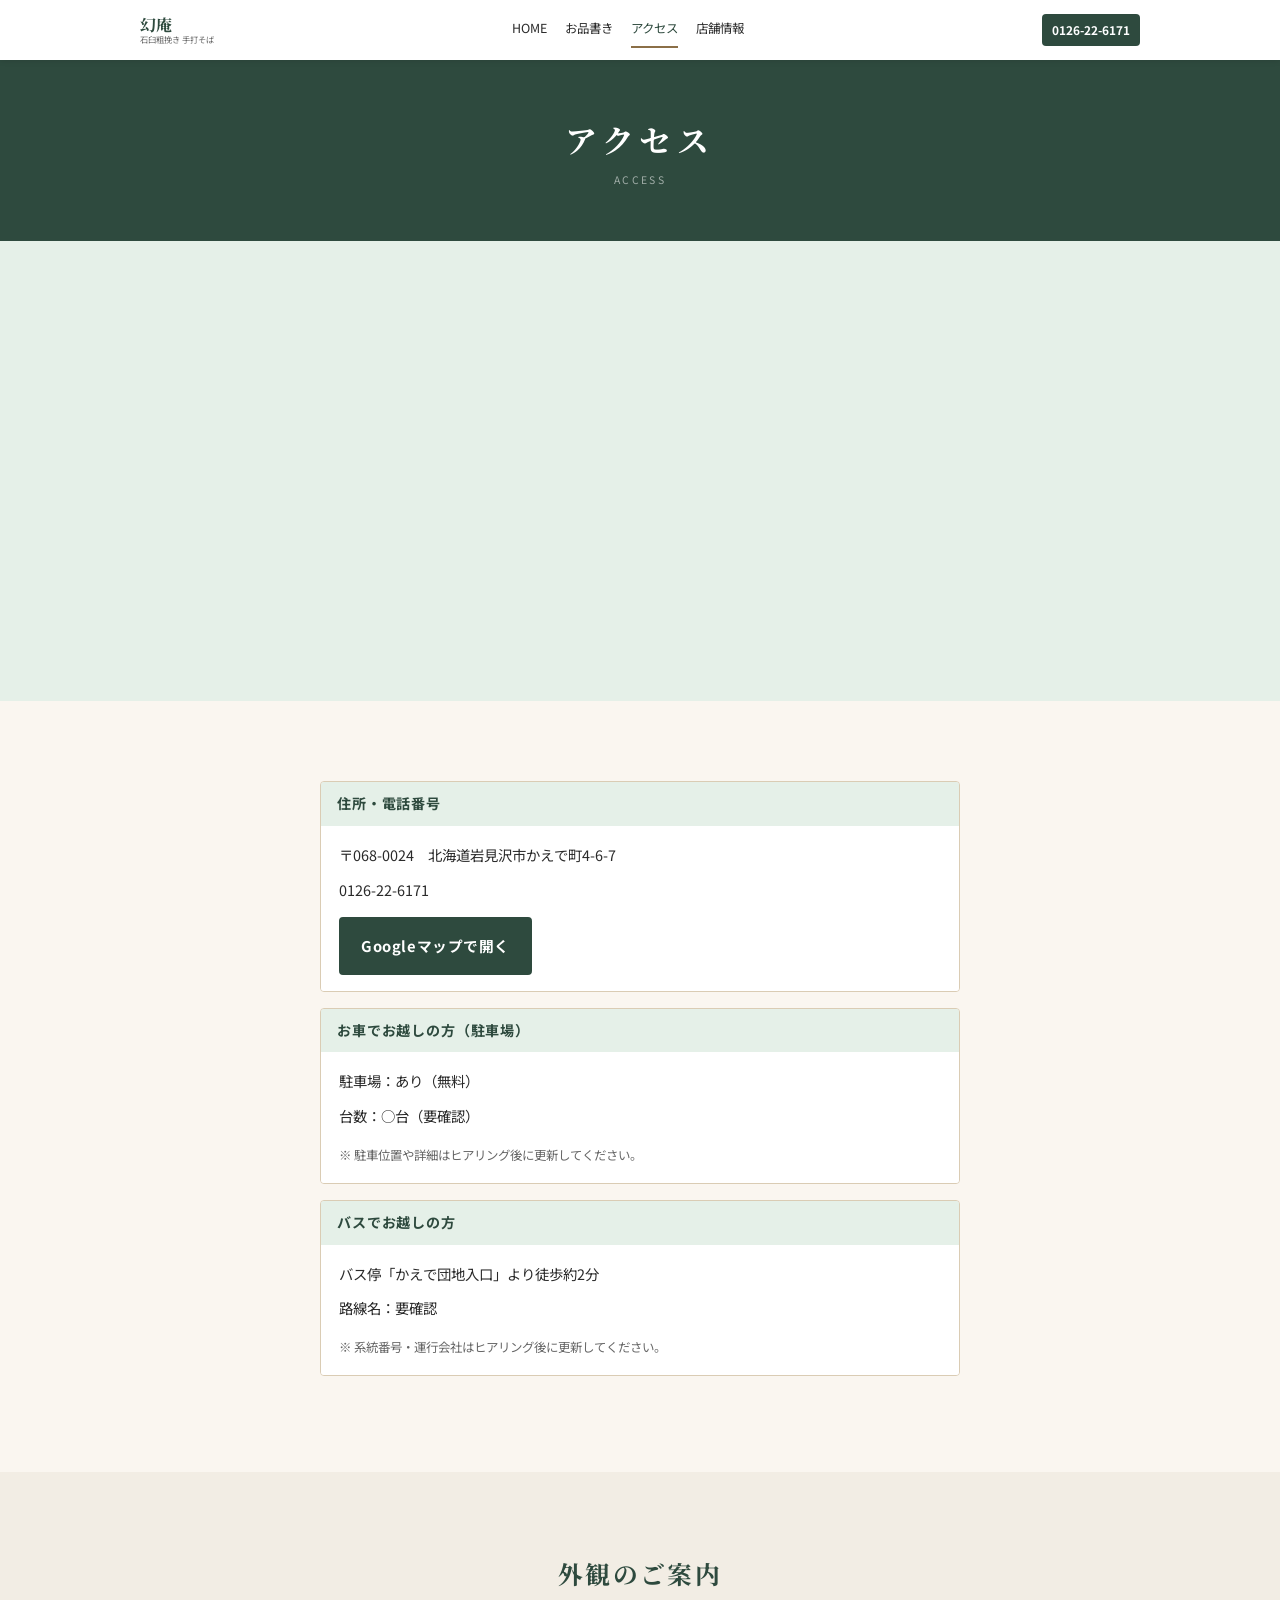
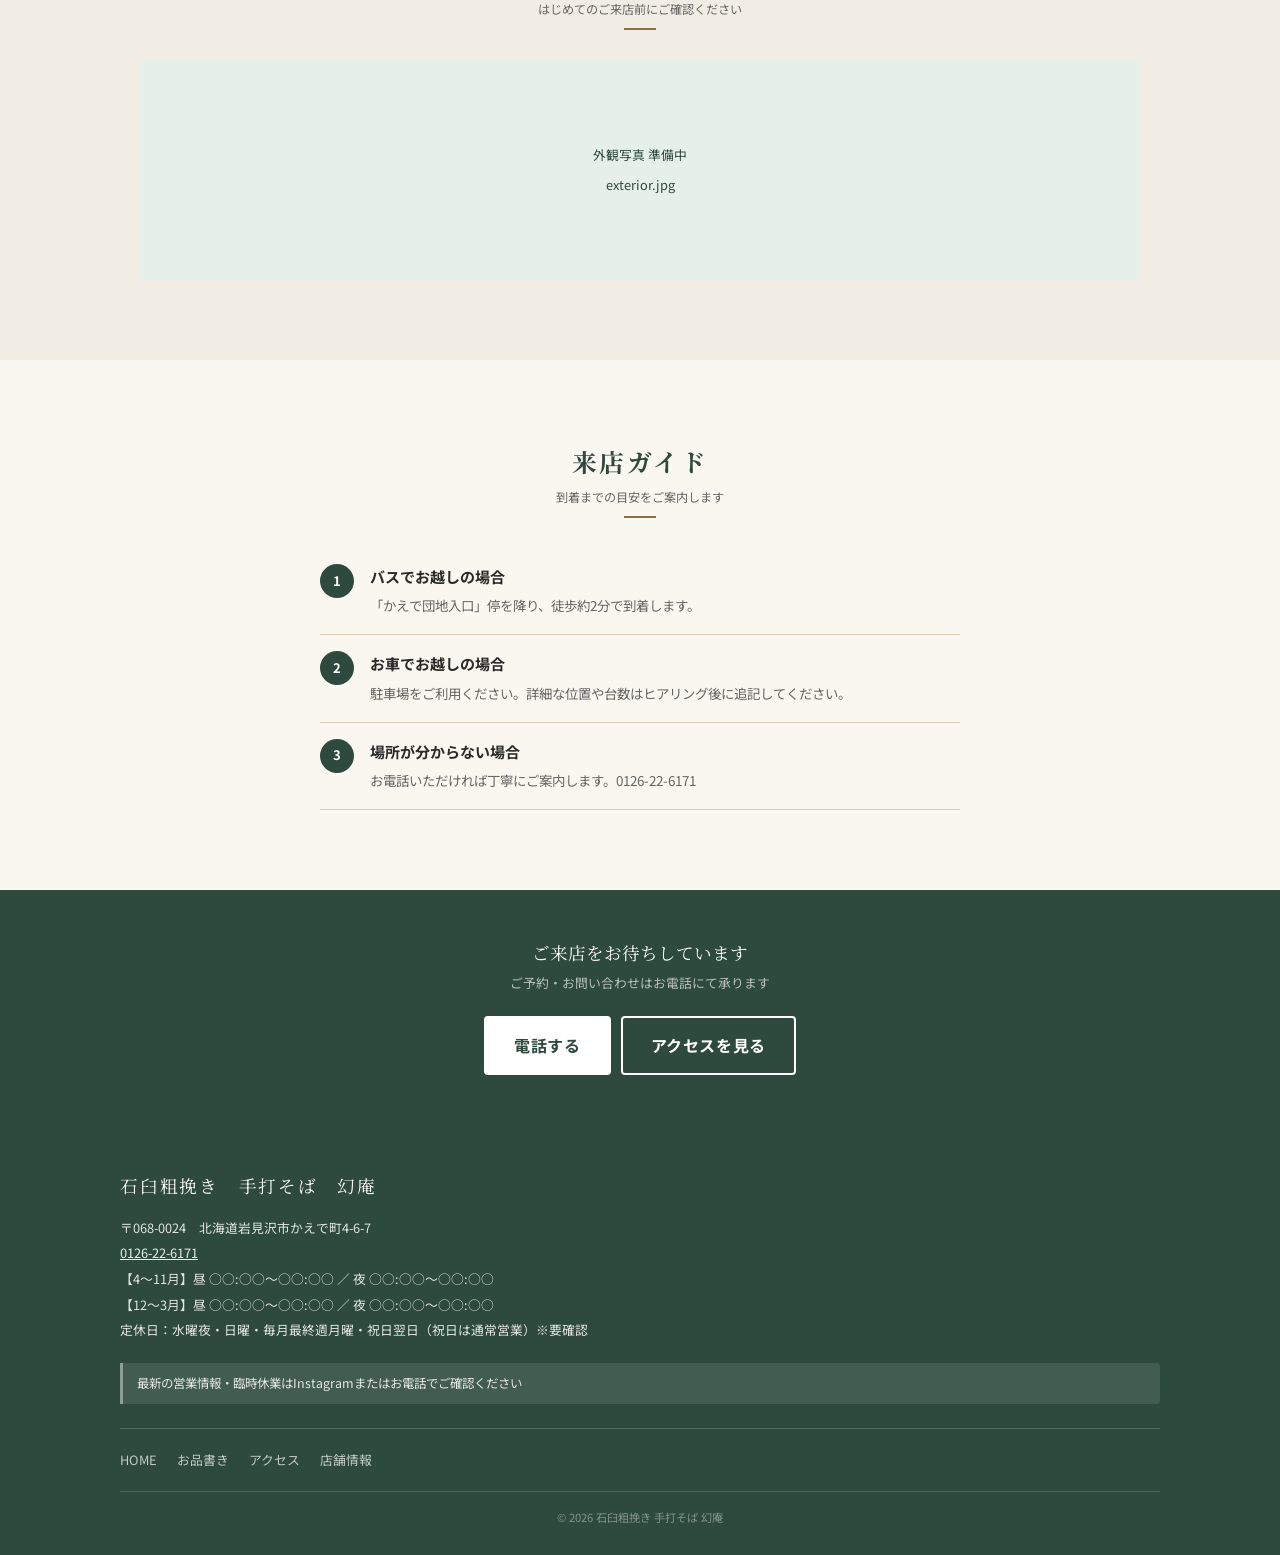
==== access.html @ 9ed7e92c "Add files via upload" ====
<!DOCTYPE html>
<html lang="ja">
<head>
  <meta charset="UTF-8">
  <meta name="viewport" content="width=device-width, initial-scale=1.0">
  <title>アクセス｜幻庵（岩見沢・石臼粗挽き手打そば）</title>
  <meta name="description" content="幻庵へのアクセス。住所：北海道岩見沢市かえで町4-6-7。バス停「かえで団地入口」徒歩約2分。駐車場あり。">
  <!-- OGP: TODO ドメイン確定後にURLを更新、OGP画像(1200x630)を用意 -->
  <meta property="og:title" content="アクセス｜幻庵">
  <meta property="og:description" content="幻庵へのアクセス。住所：北海道岩見沢市かえで町4-6-7。バス停「かえで団地入口」徒歩約2分。駐車場あり。">
  <meta property="og:type" content="website">
  <meta property="og:url" content="https://example.com/access.html">
  <meta property="og:image" content="https://example.com/images/ogp.jpg">
  <meta property="og:site_name" content="石臼粗挽き 手打そば 幻庵">
  <meta name="twitter:card" content="summary_large_image">
  <link rel="preconnect" href="https://fonts.googleapis.com">
  <link rel="preconnect" href="https://fonts.gstatic.com" crossorigin>
  <link href="https://fonts.googleapis.com/css2?family=Noto+Sans+JP:wght@400;700&family=Noto+Serif+JP:wght@400;700&display=swap" rel="stylesheet">
  <link rel="stylesheet" href="css/style.css">
</head>
<body>
  <header class="site-header">
    <div class="site-header__inner container">
      <a href="index.html" class="site-logo" aria-label="幻庵 ホーム">
        <span class="site-logo__title">幻庵</span>
        <small class="site-logo__sub">石臼粗挽き 手打そば</small>
      </a>
      <nav class="site-nav" aria-label="グローバルナビゲーション">
        <a href="index.html">HOME</a>
        <a href="menu.html">お品書き</a>
        <a href="access.html" class="is-active">アクセス</a>
        <a href="info.html">店舗情報</a>
      </nav>
      <div class="site-header__actions">
        <a href="tel:0126-22-6171" class="header-tel">0126-22-6171</a>
        <button type="button" class="hamburger" id="hamburgerBtn" aria-label="メニューを開閉" aria-expanded="false" aria-controls="mobileMenu">
          <span></span>
          <span></span>
          <span></span>
        </button>
      </div>
    </div>
    <nav class="mobile-menu" id="mobileMenu" aria-label="モバイルメニュー" aria-hidden="true">
      <div class="mobile-menu__inner container">
        <a href="index.html" class="mobile-menu__link">HOME</a>
        <a href="menu.html" class="mobile-menu__link">お品書き</a>
        <a href="access.html" class="mobile-menu__link is-active">アクセス</a>
        <a href="info.html" class="mobile-menu__link">店舗情報</a>
        <a href="tel:0126-22-6171" class="btn btn--primary btn--full">0126-22-6171</a>
      </div>
    </nav>
  </header>

  <main>
    <div class="page-hero">
      <h1 class="page-hero__title">アクセス</h1>
      <p class="page-hero__en">ACCESS</p>
    </div>

    <!-- Googleマップ案内エリア -->
    <div class="map-area">
      <iframe
        src="https://maps.google.com/maps?q=%E5%8C%97%E6%B5%B7%E9%81%93%E5%B2%A9%E8%A6%8B%E6%B2%A2%E5%B8%82%E3%81%8B%E3%81%88%E3%81%A7%E7%94%BA4-6-7&t=&z=16&ie=UTF8&iwloc=&output=embed"
        title="幻庵の所在地マップ"
        loading="lazy"
        referrerpolicy="no-referrer-when-downgrade"></iframe>
    </div>

    <!-- アクセス詳細ブロック -->
    <section class="section">
      <div class="container container--narrow">
        <div class="access-block">
          <div class="access-block__heading">住所・電話番号</div>
          <div class="access-block__body">
            <p>〒068-0024　北海道岩見沢市かえで町4-6-7</p>
            <p><a href="tel:0126-22-6171">0126-22-6171</a></p>
            <a href="https://maps.app.goo.gl/ch3YZuzkABbox61Y8" class="btn btn--primary" target="_blank" rel="noopener">Googleマップで開く</a>
          </div>
        </div>
        <div class="access-block">
          <div class="access-block__heading">お車でお越しの方（駐車場）</div>
          <div class="access-block__body">
            <p>駐車場：あり（無料）</p>
            <p>台数：○台（要確認）</p>
            <span class="note">※ 駐車位置や詳細はヒアリング後に更新してください。</span>
          </div>
        </div>
        <div class="access-block">
          <div class="access-block__heading">バスでお越しの方</div>
          <div class="access-block__body">
            <p>バス停「かえで団地入口」より徒歩約2分</p>
            <p>路線名：要確認</p>
            <span class="note">※ 系統番号・運行会社はヒアリング後に更新してください。</span>
          </div>
        </div>
      </div>
    </section>

    <!-- 外観写真エリア -->
    <section class="section section--alt">
      <div class="container">
        <h2 class="section-title">外観のご案内</h2>
        <p class="section-subtitle">はじめてのご来店前にご確認ください</p>
        <div class="section-divider"></div>
        <div class="photo-area">
          <span>外観写真 準備中</span>
          <span>exterior.jpg</span>
        </div>
      </div>
    </section>

    <!-- 来店ガイド -->
    <section class="section">
      <div class="container container--narrow">
        <h2 class="section-title">来店ガイド</h2>
        <p class="section-subtitle">到着までの目安をご案内します</p>
        <div class="section-divider"></div>
        <div class="guide-list">
          <div class="guide-item">
            <div class="guide-num">1</div>
            <div>
              <p class="guide-title">バスでお越しの場合</p>
              <p class="guide-text">「かえで団地入口」停を降り、徒歩約2分で到着します。</p>
            </div>
          </div>
          <div class="guide-item">
            <div class="guide-num">2</div>
            <div>
              <p class="guide-title">お車でお越しの場合</p>
              <p class="guide-text">駐車場をご利用ください。詳細な位置や台数はヒアリング後に追記してください。</p>
            </div>
          </div>
          <div class="guide-item">
            <div class="guide-num">3</div>
            <div>
              <p class="guide-title">場所が分からない場合</p>
              <p class="guide-text">お電話いただければ丁寧にご案内します。<a href="tel:0126-22-6171">0126-22-6171</a></p>
            </div>
          </div>
        </div>
      </div>
    </section>

    <div class="cta-bar">
      <div class="cta-bar__inner">
        <p class="cta-bar__title">ご来店をお待ちしています</p>
        <p class="cta-bar__sub">ご予約・お問い合わせはお電話にて承ります</p>
        <div class="cta-bar__btns">
          <a href="tel:0126-22-6171" class="btn btn--white btn--lg">電話する</a>
          <a href="access.html" class="btn btn--outline-white btn--lg">アクセスを見る</a>
        </div>
      </div>
    </div>
  </main>

  <footer class="site-footer">
    <div class="site-footer__inner">
      <p class="site-footer__name">石臼粗挽き　手打そば　幻庵</p>
      <div class="site-footer__info">
        <!-- TODO: 営業時間・定休日は確定後に差し替え -->
        <p>〒068-0024　北海道岩見沢市かえで町4-6-7</p>
        <p><a href="tel:0126-22-6171">0126-22-6171</a></p>
        <p>【4〜11月】昼 ○○:○○〜○○:○○ ／ 夜 ○○:○○〜○○:○○</p>
        <p>【12〜3月】昼 ○○:○○〜○○:○○ ／ 夜 ○○:○○〜○○:○○</p>
        <p>定休日：水曜夜・日曜・毎月最終週月曜・祝日翌日（祝日は通常営業）※要確認</p>
      </div>
      <div class="site-footer__notice">
        最新の営業情報・臨時休業はInstagramまたはお電話でご確認ください
      </div>
      <nav class="site-footer__nav" aria-label="フッターナビゲーション">
        <a href="index.html">HOME</a>
        <a href="menu.html">お品書き</a>
        <a href="access.html">アクセス</a>
        <a href="info.html">店舗情報</a>
      </nav>
      <p class="site-footer__copy">&copy; 2026 石臼粗挽き 手打そば 幻庵</p>
    </div>
  </footer>

  <script src="js/script.js"></script>
</body>
</html>
---- css/style.css ----
:root {
  --c-primary: #2E4A3E;
  --c-primary-dark: #1E3228;
  --c-primary-deep: #1A3328;
  --c-primary-soft: #3A5A4A;
  --c-secondary: #8B6F47;
  --c-accent: #C4965A;
  --c-bg: #FAF6F0;
  --c-bg-alt: #F2EDE4;
  --c-white: #FFFFFF;
  --c-text: #2A2A2A;
  --c-text-sub: #666666;
  --c-border: #DACCB4;
  --c-green-light: #E5F0E8;
  --c-warn-bg: #FFF8E8;
  --font-sans: 'Noto Sans JP', 'Hiragino Kaku Gothic ProN', sans-serif;
  --font-serif: 'Noto Serif JP', 'Hiragino Mincho ProN', serif;
  --max-width: 1040px;
  --radius: 4px;
  --transition: 0.25s ease;
  --shadow-header: 0 1px 6px rgba(0, 0, 0, 0.10);
  --shadow-card-sm: 0 1px 6px rgba(0, 0, 0, 0.06);
  --shadow-card-md: 0 1px 8px rgba(0, 0, 0, 0.08);
  --overlay-hero-top: rgba(0, 0, 0, 0.25);
  --overlay-hero-bottom: rgba(0, 0, 0, 0.45);
  --overlay-white-15: rgba(255, 255, 255, 0.15);
  --overlay-white-10: rgba(255, 255, 255, 0.10);
  --overlay-white-14: rgba(255, 255, 255, 0.14);
  --overlay-white-18: rgba(255, 255, 255, 0.18);
  --overlay-white-40: rgba(255, 255, 255, 0.40);
  --text-white-90: rgba(255, 255, 255, 0.90);
  --text-white-85: rgba(255, 255, 255, 0.85);
  --text-white-70: rgba(255, 255, 255, 0.70);
  --text-white-65: rgba(255, 255, 255, 0.65);
  --text-white-55: rgba(255, 255, 255, 0.55);
  --text-white-40: rgba(255, 255, 255, 0.40);
}

/* 基本設定 */
*,
*::before,
*::after {
  box-sizing: border-box;
}

html {
  scroll-behavior: smooth;
}

body {
  margin: 0;
  font-family: var(--font-sans);
  color: var(--c-text);
  background: var(--c-bg);
  line-height: 1.7;
}

a {
  color: inherit;
  text-decoration: none;
}

img {
  max-width: 100%;
  display: block;
}

button,
input,
textarea,
select {
  font: inherit;
}

main {
  display: block;
}

.container {
  max-width: var(--max-width);
  margin-inline: auto;
  padding-inline: 20px;
}

.container--narrow {
  max-width: 680px;
}

.section {
  padding: 60px 0;
}

.section--alt {
  background: var(--c-bg-alt);
}

.visually-hidden {
  position: absolute;
  width: 1px;
  height: 1px;
  padding: 0;
  margin: -1px;
  overflow: hidden;
  clip: rect(0, 0, 0, 0);
  white-space: nowrap;
  border-width: 0;
}

/* 共通見出し */
.section-title {
  font-family: var(--font-serif);
  font-size: clamp(1.2rem, 4vw, 1.55rem);
  color: var(--c-primary);
  text-align: center;
  letter-spacing: 0.10em;
  margin: 0 0 5px;
}

.section-subtitle {
  font-size: 0.76rem;
  color: var(--c-text-sub);
  text-align: center;
  margin: 0 0 8px;
}

.section-divider {
  width: 32px;
  height: 2px;
  background: var(--c-secondary);
  margin: 8px auto 30px;
}

.section-action {
  margin-top: 28px;
  text-align: center;
}

/* 共通ボタン */
.btn {
  display: inline-flex;
  align-items: center;
  justify-content: center;
  gap: 6px;
  padding: 13px 20px;
  min-height: 50px;
  font-family: var(--font-sans);
  font-size: 0.92rem;
  font-weight: 700;
  letter-spacing: 0.04em;
  border: 2px solid transparent;
  border-radius: var(--radius);
  cursor: pointer;
  text-decoration: none;
  transition: background-color var(--transition), color var(--transition), border-color var(--transition);
  white-space: nowrap;
}

.btn--lg {
  padding: 14px 28px;
  font-size: 1rem;
}

.btn--full {
  width: 100%;
}

.btn--primary {
  background: var(--c-primary);
  color: var(--c-white);
  border-color: var(--c-primary);
}

.btn--primary:hover,
.btn--primary:focus-visible {
  background: var(--c-primary-dark);
}

.btn--secondary {
  background: var(--c-secondary);
  color: var(--c-white);
  border-color: var(--c-secondary);
}

.btn--outline {
  background: transparent;
  color: var(--c-primary);
  border-color: var(--c-primary);
}

.btn--outline:hover,
.btn--outline:focus-visible {
  background: var(--c-primary);
  color: var(--c-white);
}

.btn--outline-white {
  background: transparent;
  color: var(--c-white);
  border-color: var(--c-white);
}

.btn--outline-white:hover,
.btn--outline-white:focus-visible {
  background: var(--overlay-white-15);
}

.btn--white {
  background: var(--c-white);
  color: var(--c-primary);
  border-color: var(--c-white);
}

/* 共通ヘッダー */
.site-header {
  position: sticky;
  top: 0;
  z-index: 100;
  background: var(--c-white);
  box-shadow: var(--shadow-header);
}

.site-header__inner {
  display: flex;
  align-items: center;
  gap: 12px;
  min-height: 60px;
}

.site-logo {
  display: flex;
  flex-direction: column;
  flex-shrink: 0;
  white-space: nowrap;
}

.site-logo__title {
  font-family: var(--font-serif);
  font-size: 1rem;
  font-weight: 700;
  color: var(--c-primary);
  line-height: 1.2;
}

.site-logo__sub {
  font-size: 0.52rem;
  color: var(--c-text-sub);
  line-height: 1.2;
}

.site-nav {
  display: flex;
  gap: 12px;
  flex: 1;
  justify-content: center;
  min-width: 0;
}

.site-nav a,
.mobile-menu__link {
  font-size: 0.78rem;
  color: var(--c-text);
  white-space: nowrap;
  padding: 6px 0;
  border-bottom: 2px solid transparent;
  transition: color var(--transition), border-color var(--transition);
}

.site-nav a:hover,
.site-nav a:focus-visible,
.site-nav a.is-active,
.mobile-menu__link:hover,
.mobile-menu__link:focus-visible,
.mobile-menu__link.is-active {
  color: var(--c-primary);
  border-bottom-color: var(--c-secondary);
}

.site-header__actions {
  display: flex;
  align-items: center;
  gap: 8px;
  flex-shrink: 0;
}

.header-tel {
  background: var(--c-primary);
  color: var(--c-white);
  font-size: 0.74rem;
  font-weight: 700;
  padding: 6px 10px;
  border-radius: var(--radius);
  white-space: nowrap;
}

.hamburger {
  display: inline-flex;
  flex-direction: column;
  justify-content: center;
  gap: 4px;
  width: 42px;
  height: 42px;
  border: 1px solid var(--c-border);
  border-radius: var(--radius);
  background: var(--c-white);
  padding: 0 10px;
}

.hamburger span {
  display: block;
  width: 100%;
  height: 2px;
  background: var(--c-primary);
  transition: transform var(--transition), opacity var(--transition);
}

.hamburger.is-open span:nth-child(1) {
  transform: translateY(6px) rotate(45deg);
}

.hamburger.is-open span:nth-child(2) {
  opacity: 0;
}

.hamburger.is-open span:nth-child(3) {
  transform: translateY(-6px) rotate(-45deg);
}

.mobile-menu {
  display: none;
  border-top: 1px solid var(--c-border);
  background: var(--c-white);
}

.mobile-menu.is-open {
  display: block;
}

.mobile-menu__inner {
  display: flex;
  flex-direction: column;
  gap: 0;
  padding-top: 8px;
  padding-bottom: 16px;
}

.mobile-menu__link {
  display: block;
  padding: 14px 0;
  border-bottom: 1px solid var(--c-border);
}

/* トップページヒーロー */
.hero {
  min-height: 62vh;
  display: flex;
  align-items: center;
  justify-content: center;
  text-align: center;
  padding: 64px 24px;
  position: relative;
  overflow: hidden;
  background: linear-gradient(135deg, var(--c-primary-deep) 0%, var(--c-primary) 50%, var(--c-primary-soft) 100%);
  /*
   * TODO: hero.jpg 準備後にコメント解除し、上記backgroundを削除
   * background-image: url('../images/hero.jpg');
   * background-size: cover;
   * background-position: center;
   */
}

.hero::after {
  content: '';
  position: absolute;
  inset: 0;
  pointer-events: none;
  opacity: 0.06;
  background-image: repeating-linear-gradient(45deg, var(--c-white) 0, var(--c-white) 1px, transparent 0, transparent 50%);
  background-size: 12px 12px;
}

.hero::before {
  content: '';
  position: absolute;
  inset: 0;
  background: linear-gradient(180deg, var(--overlay-hero-top) 0%, var(--overlay-hero-bottom) 100%);
}

.hero__content {
  position: relative;
  z-index: 1;
  color: var(--c-white);
  max-width: 480px;
}

.hero__eyebrow {
  font-size: 0.70rem;
  letter-spacing: 0.22em;
  opacity: 0.72;
  margin: 0 0 10px;
}

.hero__title {
  font-family: var(--font-serif);
  font-size: clamp(1.9rem, 7vw, 3rem);
  letter-spacing: 0.18em;
  line-height: 1.3;
  margin: 0 0 14px;
}

.hero__lead {
  font-size: 0.82rem;
  letter-spacing: 0.07em;
  opacity: 0.82;
  line-height: 1.9;
  margin: 0 0 32px;
}

.cta-group {
  display: flex;
  flex-direction: column;
  gap: 10px;
  max-width: 280px;
  margin-inline: auto;
}

/* 営業時間バー */
.hours-bar {
  background: var(--c-white);
  border-bottom: 1px solid var(--c-border);
  padding: 22px 0;
}

.hours-bar__label {
  font-size: 0.72rem;
  font-weight: 700;
  color: var(--c-text-sub);
  letter-spacing: 0.12em;
  margin: 0 0 14px;
}

.hours-bar__grid {
  display: grid;
  gap: 10px;
  margin-bottom: 14px;
}

.hours-chip {
  display: flex;
  gap: 10px;
  align-items: center;
  flex-wrap: wrap;
}

.hours-chip__tag {
  background: var(--c-green-light);
  color: var(--c-primary);
  font-size: 0.65rem;
  font-weight: 700;
  padding: 4px 8px;
  border-radius: 999px;
}

.hours-chip__time {
  font-size: 0.82rem;
  font-weight: 700;
  color: var(--c-text-sub);
}

.hours-bar__holiday {
  font-size: 0.78rem;
  color: var(--c-text-sub);
  margin: 0 0 18px;
}

.hours-bar__holiday strong {
  color: var(--c-text);
}

/* 最新情報案内バナー */
.info-banner {
  background: var(--c-warn-bg);
  border-left: 4px solid var(--c-secondary);
  padding: 14px 16px;
  border-radius: 0 var(--radius) var(--radius) 0;
}

.info-banner p {
  font-size: 0.82rem;
  line-height: 1.7;
  margin: 0 0 10px;
}

.info-banner p strong {
  color: var(--c-primary);
}

.info-banner__btns {
  display: flex;
  flex-wrap: wrap;
  gap: 7px;
}

.info-banner__btn {
  display: inline-flex;
  align-items: center;
  gap: 4px;
  font-size: 0.75rem;
  font-weight: 700;
  padding: 6px 12px;
  border-radius: var(--radius);
  border: 1.5px solid;
}

.info-banner__btn--ig {
  color: var(--c-primary);
  border-color: var(--c-primary);
}

.info-banner__btn--tel {
  color: var(--c-secondary);
  border-color: var(--c-secondary);
}

/* こだわりカード */
.kodawari-grid {
  display: grid;
  grid-template-columns: 1fr;
  gap: 16px;
}

.kodawari-card {
  background: var(--c-white);
  border-top: 3px solid var(--c-secondary);
  border-radius: var(--radius);
  padding: 24px 20px;
  box-shadow: var(--shadow-card-sm);
}

.kodawari-card__icon {
  font-size: 1.4rem;
  color: var(--c-secondary);
  margin-bottom: 8px;
}

.kodawari-card__title {
  font-family: var(--font-serif);
  font-size: 1rem;
  color: var(--c-primary);
  margin: 0 0 6px;
}

.kodawari-card__text {
  font-size: 0.82rem;
  color: var(--c-text-sub);
  line-height: 1.85;
  margin: 0;
}

/* おすすめメニューカード */
.recommend-grid {
  display: grid;
  grid-template-columns: 1fr;
  gap: 16px;
}

.recommend-card {
  background: var(--c-white);
  border-radius: var(--radius);
  overflow: hidden;
  box-shadow: var(--shadow-card-md);
}

.recommend-card__photo {
  width: 100%;
  height: 170px;
  background: var(--c-green-light);
  display: flex;
  flex-direction: column;
  align-items: center;
  justify-content: center;
  gap: 5px;
  color: var(--c-primary);
  font-size: 0.72rem;
  /*
   * TODO: 写真準備後にコメント解除
   * background-image: url('../images/recommend-1.jpg');
   * background-size: cover;
   * background-position: center;
   */
}

.recommend-card__body {
  padding: 14px 18px 18px;
}

.recommend-card__name {
  font-family: var(--font-serif);
  font-size: 0.98rem;
  color: var(--c-text);
  margin: 0 0 3px;
}

.recommend-card__price {
  font-size: 0.98rem;
  font-weight: 700;
  color: var(--c-primary);
  margin: 0 0 4px;
}

.recommend-card__price .unit {
  font-size: 0.68rem;
  font-weight: 400;
  color: var(--c-text-sub);
}

.recommend-card__desc {
  font-size: 0.78rem;
  color: var(--c-text-sub);
  line-height: 1.8;
  margin: 0;
}

/* アクセス概要 */
.access-mini {
  display: grid;
  gap: 18px;
}

.access-mini__map {
  width: 100%;
  height: 220px;
  background: var(--c-green-light);
  border-radius: var(--radius);
  overflow: hidden;
  border: 1px solid var(--c-border);
}

.access-mini__map iframe {
  width: 100%;
  height: 100%;
  border: 0;
  display: block;
}

.access-mini__body {
  display: grid;
  gap: 12px;
}

.access-mini__row {
  display: flex;
  gap: 8px;
  align-items: flex-start;
}

.access-mini__row p {
  margin: 0;
  font-size: 0.86rem;
  color: var(--c-text-sub);
}

.access-mini__actions {
  margin-top: 8px;
}

.access-label {
  display: inline-block;
  font-size: 0.65rem;
  font-weight: 700;
  color: var(--c-primary);
  background: var(--c-green-light);
  padding: 2px 7px;
  border-radius: 2px;
  white-space: nowrap;
  flex-shrink: 0;
}

/* SNS案内ボックス */
.sns-box {
  background: var(--c-bg-alt);
  border-radius: var(--radius);
  padding: 32px 24px;
  text-align: center;
}

.sns-box__title {
  font-family: var(--font-serif);
  font-size: 1rem;
  color: var(--c-primary);
  margin: 0 0 8px;
  letter-spacing: 0.06em;
}

.sns-box__text {
  font-size: 0.84rem;
  color: var(--c-text-sub);
  line-height: 1.85;
  margin: 0 0 20px;
}

.instagram-card {
  background: var(--c-white);
  border: 1px solid var(--c-border);
  border-radius: var(--radius);
  padding: 22px 18px;
  max-width: 520px;
  margin: 0 auto;
  box-shadow: var(--shadow-card-sm);
}

.instagram-card__eyebrow {
  margin: 0 0 6px;
  font-size: 0.72rem;
  letter-spacing: 0.12em;
  color: var(--c-text-sub);
  text-transform: uppercase;
}

.instagram-card__name {
  margin: 0 0 10px;
  font-family: var(--font-serif);
  font-size: 1.08rem;
  color: var(--c-primary);
}

.instagram-card__text {
  margin: 0 0 18px;
  font-size: 0.82rem;
  color: var(--c-text-sub);
  line-height: 1.85;
}

/* CTAバー */
.cta-bar {
  background: var(--c-primary);
  padding: 48px 20px;
  text-align: center;
}

.cta-bar__inner {
  max-width: var(--max-width);
  margin-inline: auto;
}

.cta-bar__title {
  font-family: var(--font-serif);
  font-size: 1.1rem;
  color: var(--c-white);
  margin: 0 0 4px;
}

.cta-bar__sub {
  font-size: 0.80rem;
  color: var(--text-white-65);
  margin: 0 0 22px;
}

.cta-bar__btns {
  display: flex;
  flex-direction: column;
  gap: 10px;
  max-width: 340px;
  margin-inline: auto;
}

/* 共通フッター */
.site-footer {
  background: var(--c-primary);
  color: var(--text-white-85);
  padding: 48px 20px 28px;
}

.site-footer__inner {
  max-width: var(--max-width);
  margin-inline: auto;
}

.site-footer__name {
  font-family: var(--font-serif);
  font-size: 1.1rem;
  color: var(--c-white);
  letter-spacing: 0.10em;
  margin: 0 0 14px;
}

.site-footer__info {
  font-size: 0.80rem;
  line-height: 2;
  margin-bottom: 20px;
}

.site-footer__info p {
  margin: 0;
}

.site-footer__info a {
  color: var(--text-white-90);
  text-decoration: underline;
}

.site-footer__notice {
  font-size: 0.78rem;
  background: var(--overlay-white-10);
  border-left: 3px solid var(--overlay-white-40);
  padding: 10px 14px;
  margin-bottom: 24px;
  line-height: 1.7;
  border-radius: 0 var(--radius) var(--radius) 0;
}

.site-footer__nav {
  display: flex;
  flex-wrap: wrap;
  gap: 10px 20px;
  padding-top: 20px;
  border-top: 1px solid var(--overlay-white-18);
  margin-bottom: 20px;
}

.site-footer__nav a {
  font-size: 0.80rem;
  color: var(--text-white-70);
}

.site-footer__nav a:hover,
.site-footer__nav a:focus-visible {
  color: var(--c-white);
}

.site-footer__copy {
  font-size: 0.70rem;
  color: var(--text-white-40);
  text-align: center;
  padding-top: 16px;
  border-top: 1px solid var(--overlay-white-14);
  margin: 0;
}

/* 内部ページヒーロー */
.page-hero {
  background: var(--c-primary);
  padding: 52px 20px;
  text-align: center;
}

.page-hero__title {
  font-family: var(--font-serif);
  font-size: clamp(1.5rem, 5vw, 2rem);
  color: var(--c-white);
  letter-spacing: 0.18em;
  margin: 0 0 5px;
}

.page-hero__en {
  font-size: 0.65rem;
  color: var(--text-white-55);
  letter-spacing: 0.22em;
  margin: 0;
}

/* お品書き */
.menu-category + .menu-category {
  margin-top: 44px;
}

.menu-category__header {
  display: flex;
  align-items: center;
  gap: 14px;
  margin-bottom: 18px;
}

.menu-category__title {
  font-family: var(--font-serif);
  font-size: 1.1rem;
  color: var(--c-primary);
  letter-spacing: 0.10em;
  white-space: nowrap;
  margin: 0;
}

.menu-category__rule {
  flex: 1;
  height: 1px;
  background: var(--c-border);
}

.menu-list {
  list-style: none;
  padding: 0;
  margin: 0;
  border-top: 1px solid var(--c-border);
}

.menu-item {
  display: flex;
  justify-content: space-between;
  align-items: flex-start;
  padding: 13px 6px;
  border-bottom: 1px solid var(--c-border);
  gap: 16px;
}

.menu-item__name {
  font-size: 0.94rem;
  color: var(--c-text);
  letter-spacing: 0.03em;
  line-height: 1.5;
}

.menu-item__name-sub {
  display: block;
  font-size: 0.74rem;
  color: var(--c-text-sub);
  margin-top: 3px;
}

.menu-item__price {
  font-size: 0.96rem;
  font-weight: 700;
  color: var(--c-primary);
  white-space: nowrap;
  flex-shrink: 0;
}

.menu-item__price .unit {
  font-size: 0.66rem;
  font-weight: 400;
  color: var(--c-text-sub);
}

.menu-limited {
  background: var(--c-white);
  border: 1.5px dashed var(--c-border);
  border-radius: var(--radius);
  padding: 22px;
  text-align: center;
}

.menu-limited__label {
  font-family: var(--font-serif);
  font-size: 0.98rem;
  color: var(--c-primary);
  display: block;
  margin-bottom: 5px;
}

.menu-limited__text {
  font-size: 0.82rem;
  color: var(--c-text-sub);
  line-height: 1.85;
  margin: 0;
}

.note-box {
  margin-top: 40px;
  background: var(--c-bg-alt);
  border-radius: var(--radius);
  padding: 22px 20px;
}

.note-box p {
  margin: 0;
  font-size: 0.82rem;
  line-height: 1.9;
  color: var(--c-text-sub);
}

/* アクセスページ */
.map-area {
  width: 100%;
  height: 300px;
  background: var(--c-green-light);
  overflow: hidden;
}

.map-area iframe {
  width: 100%;
  height: 100%;
  border: none;
  display: block;
}

.access-block {
  border-radius: var(--radius);
  border: 1px solid var(--c-border);
  overflow: hidden;
  margin-bottom: 16px;
}

.access-block__heading {
  display: flex;
  align-items: center;
  gap: 8px;
  background: var(--c-green-light);
  color: var(--c-primary);
  font-weight: 700;
  font-size: 0.88rem;
  padding: 10px 16px;
  letter-spacing: 0.06em;
}

.access-block__body {
  padding: 16px 18px;
  font-size: 0.90rem;
  line-height: 1.85;
  background: var(--c-white);
}

.access-block__body p {
  margin: 0 0 8px;
}

.access-block__body p:last-of-type {
  margin-bottom: 14px;
}

.access-block__body .note {
  font-size: 0.78rem;
  color: var(--c-text-sub);
  margin-top: 4px;
  display: block;
}

.photo-area {
  width: 100%;
  height: 220px;
  background: var(--c-green-light);
  border-radius: var(--radius);
  display: flex;
  flex-direction: column;
  align-items: center;
  justify-content: center;
  gap: 8px;
  color: var(--c-primary);
  font-size: 0.80rem;
  /*
   * TODO: 外観写真準備後に差し替え
   * background-image: url('../images/exterior.jpg');
   * background-size: cover;
   * background-position: center;
   */
}

.guide-item {
  display: flex;
  gap: 16px;
  padding: 16px 0;
  border-bottom: 1px solid var(--c-border);
}

.guide-num {
  flex-shrink: 0;
  width: 34px;
  height: 34px;
  background: var(--c-primary);
  color: var(--c-white);
  border-radius: 50%;
  display: flex;
  align-items: center;
  justify-content: center;
  font-size: 0.82rem;
  font-weight: 700;
}

.guide-title {
  font-weight: 700;
  font-size: 0.94rem;
  margin: 0 0 4px;
}

.guide-text {
  font-size: 0.84rem;
  color: var(--c-text-sub);
  line-height: 1.85;
  margin: 0;
}

/* 店舗情報ページ */
.hours-table {
  width: 100%;
  border-collapse: collapse;
  margin-bottom: 8px;
}

.hours-table th,
.hours-table td {
  padding: 12px 14px;
  border: 1px solid var(--c-border);
  font-size: 0.90rem;
  vertical-align: top;
  line-height: 1.75;
}

.hours-table th {
  background: var(--c-green-light);
  color: var(--c-primary);
  font-weight: 700;
  width: 36%;
  text-align: left;
}

.hours-table td {
  background: var(--c-white);
}

.hours-table .note {
  display: block;
  font-size: 0.76rem;
  color: var(--c-text-sub);
  margin-top: 4px;
}

.usage-list {
  border-top: 1px solid var(--c-border);
}

.usage-item {
  display: flex;
  align-items: flex-start;
  gap: 14px;
  padding: 14px 6px;
  border-bottom: 1px solid var(--c-border);
}

.usage-item__icon {
  color: var(--c-primary);
  font-size: 1rem;
  flex-shrink: 0;
  margin-top: 1px;
}

.usage-item__label {
  font-size: 0.76rem;
  font-weight: 700;
  color: var(--c-primary);
  margin: 0 0 3px;
}

.usage-item__value {
  font-size: 0.90rem;
  color: var(--c-text);
  line-height: 1.75;
  margin: 0;
}

.usage-item__note {
  font-size: 0.76rem;
  color: var(--c-text-sub);
  margin: 4px 0 0;
  line-height: 1.65;
}

/* レスポンシブ調整 */
@media (min-width: 640px) {
  .section {
    padding: 80px 0;
  }

  .cta-group {
    flex-direction: row;
    max-width: 100%;
    justify-content: center;
    flex-wrap: wrap;
  }

  .hours-bar__grid {
    grid-template-columns: repeat(2, minmax(0, 1fr));
  }

  .kodawari-grid {
    grid-template-columns: repeat(3, 1fr);
  }

  .recommend-grid {
    grid-template-columns: repeat(2, 1fr);
  }

  .access-mini {
    grid-template-columns: 1fr 1fr;
    align-items: center;
  }

  .cta-bar__btns {
    flex-direction: row;
    justify-content: center;
    max-width: 100%;
  }

  .map-area {
    height: 380px;
  }
}

@media (min-width: 1024px) {
  .site-nav {
    gap: 18px;
  }

  .hamburger {
    display: none;
  }

  .recommend-grid {
    grid-template-columns: repeat(3, 1fr);
  }

  .map-area {
    height: 460px;
  }
}
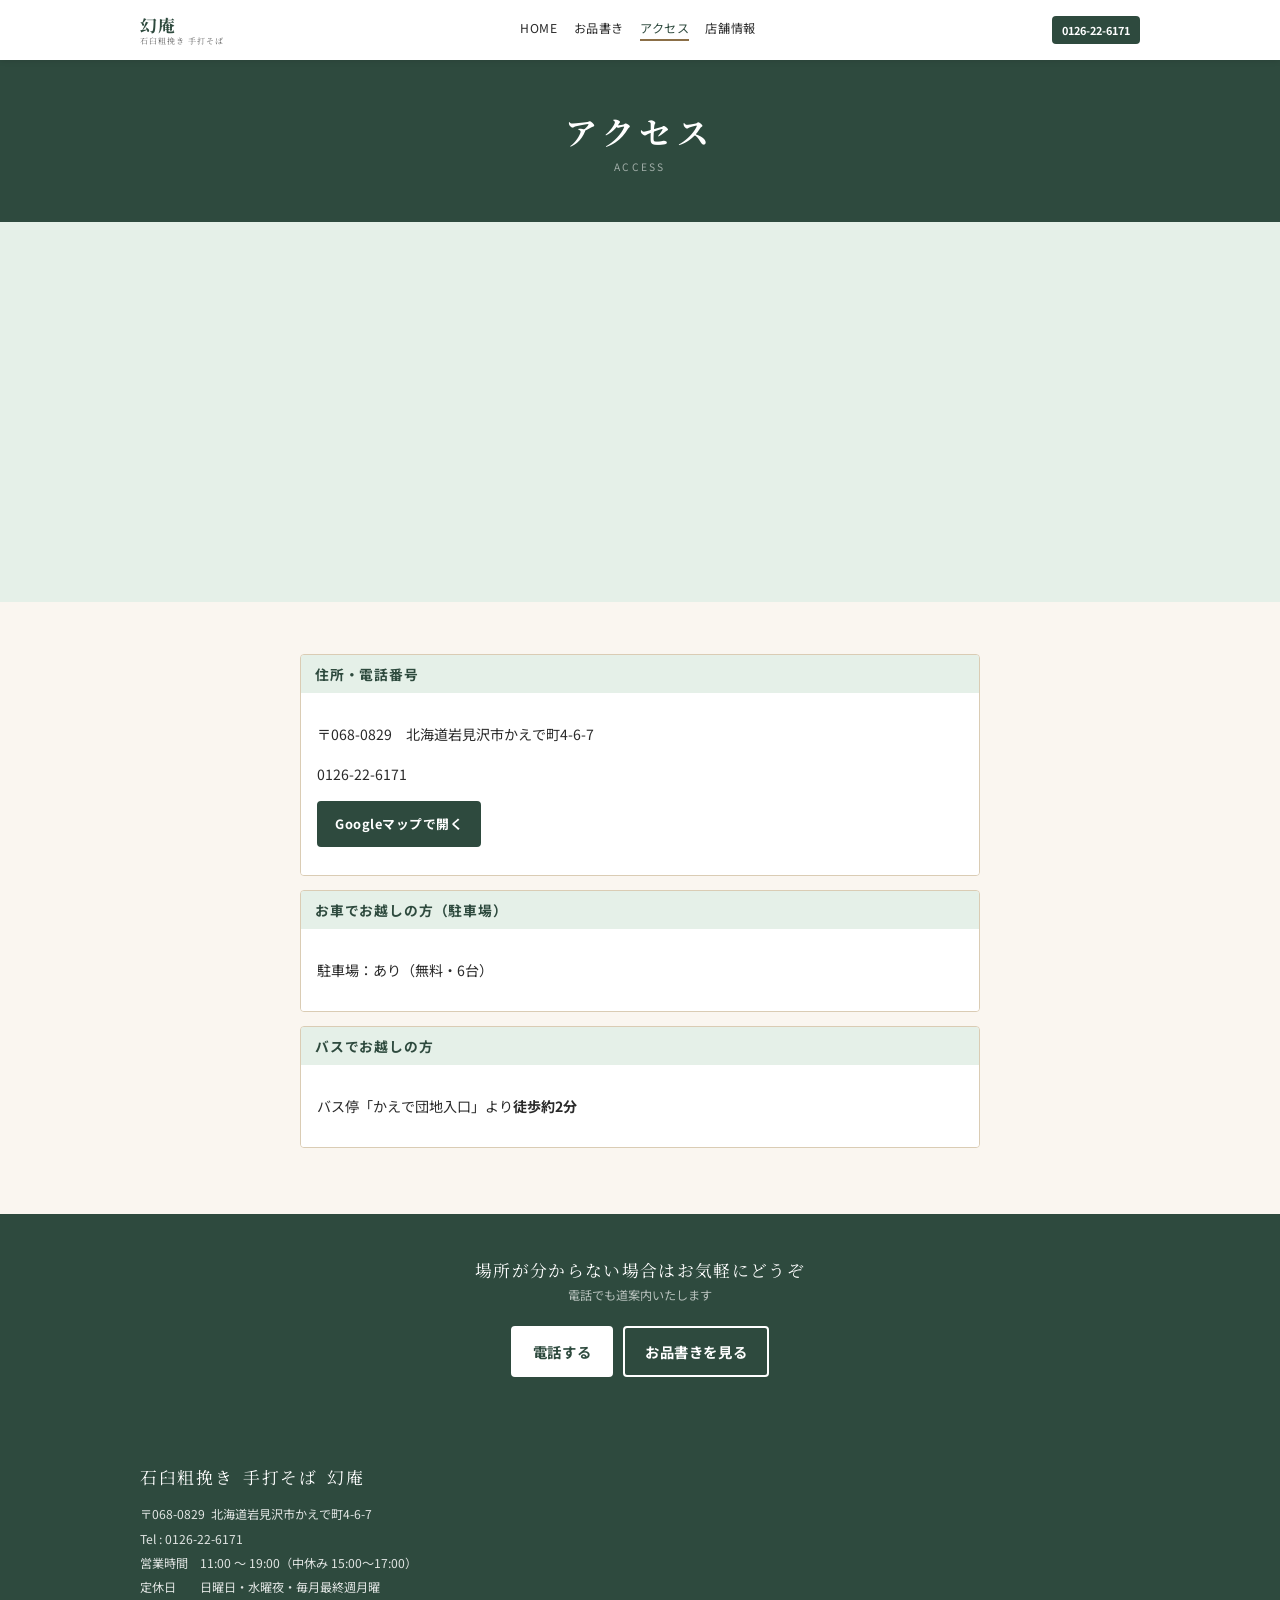
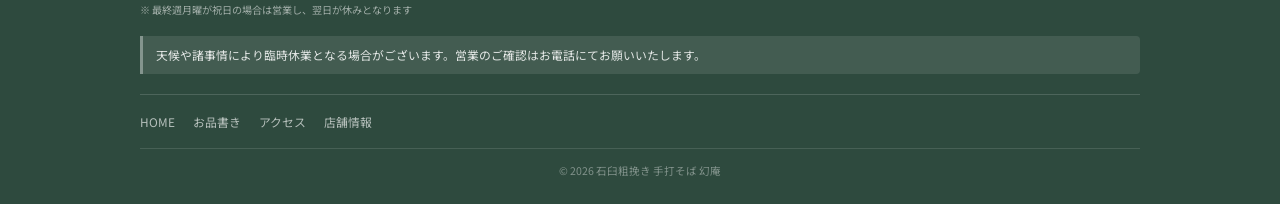
==== commit 648c372d: "Add files via upload" ====
--- a/access.html
+++ b/access.html
@@ -3,36 +3,25 @@
 <head>
   <meta charset="UTF-8">
   <meta name="viewport" content="width=device-width, initial-scale=1.0">
-  <title>アクセス｜幻庵（岩見沢・石臼粗挽き手打そば）</title>
-  <meta name="description" content="幻庵へのアクセス。住所：北海道岩見沢市かえで町4-6-7。バス停「かえで団地入口」徒歩約2分。駐車場あり。">
-  <!-- OGP: TODO ドメイン確定後にURLを更新、OGP画像(1200x630)を用意 -->
-  <meta property="og:title" content="アクセス｜幻庵">
-  <meta property="og:description" content="幻庵へのアクセス。住所：北海道岩見沢市かえで町4-6-7。バス停「かえで団地入口」徒歩約2分。駐車場あり。">
-  <meta property="og:type" content="website">
-  <meta property="og:url" content="https://example.com/access.html">
-  <meta property="og:image" content="https://example.com/images/ogp.jpg">
-  <meta property="og:site_name" content="石臼粗挽き 手打そば 幻庵">
-  <meta name="twitter:card" content="summary_large_image">
+  <title>アクセス｜石臼粗挽き 手打そば 幻庵</title>
+  <meta name="description" content="石臼粗挽き 手打そば 幻庵へのアクセス情報。住所、電話番号、バス停、駐車場、支払い方法をご案内します。">
   <link rel="preconnect" href="https://fonts.googleapis.com">
   <link rel="preconnect" href="https://fonts.gstatic.com" crossorigin>
-  <link href="https://fonts.googleapis.com/css2?family=Noto+Sans+JP:wght@400;700&family=Noto+Serif+JP:wght@400;700&display=swap" rel="stylesheet">
+  <link href="https://fonts.googleapis.com/css2?family=Noto+Sans+JP:wght@400;500;700&family=Noto+Serif+JP:wght@400;600;700&display=swap" rel="stylesheet">
   <link rel="stylesheet" href="css/style.css">
 </head>
 <body>
-  <header class="site-header">
-    <div class="site-header__inner container">
-      <a href="index.html" class="site-logo" aria-label="幻庵 ホーム">
-        <span class="site-logo__title">幻庵</span>
-        <small class="site-logo__sub">石臼粗挽き 手打そば</small>
-      </a>
-      <nav class="site-nav" aria-label="グローバルナビゲーション">
+  <header class="hdr">
+    <div class="hdr-in container">
+      <a href="index.html" class="logo">幻庵<small>石臼粗挽き 手打そば</small></a>
+      <nav class="nav" aria-label="グローバルナビゲーション">
         <a href="index.html">HOME</a>
         <a href="menu.html">お品書き</a>
-        <a href="access.html" class="is-active">アクセス</a>
+        <a href="access.html" class="on">アクセス</a>
         <a href="info.html">店舗情報</a>
       </nav>
-      <div class="site-header__actions">
-        <a href="tel:0126-22-6171" class="header-tel">0126-22-6171</a>
+      <div class="hdr-actions">
+        <a href="tel:0126-22-6171" class="hdr-tel">0126-22-6171</a>
         <button type="button" class="hamburger" id="hamburgerBtn" aria-label="メニューを開閉" aria-expanded="false" aria-controls="mobileMenu">
           <span></span>
           <span></span>
@@ -44,136 +33,74 @@
       <div class="mobile-menu__inner container">
         <a href="index.html" class="mobile-menu__link">HOME</a>
         <a href="menu.html" class="mobile-menu__link">お品書き</a>
-        <a href="access.html" class="mobile-menu__link is-active">アクセス</a>
+        <a href="access.html" class="mobile-menu__link on">アクセス</a>
         <a href="info.html" class="mobile-menu__link">店舗情報</a>
-        <a href="tel:0126-22-6171" class="btn btn--primary btn--full">0126-22-6171</a>
+        <a href="tel:0126-22-6171" class="btn btn-p btn-full">電話する</a>
       </div>
     </nav>
   </header>
 
   <main>
     <div class="page-hero">
-      <h1 class="page-hero__title">アクセス</h1>
-      <p class="page-hero__en">ACCESS</p>
+      <h1 class="page-hero-title">アクセス</h1>
+      <p class="page-hero-en">ACCESS</p>
     </div>
 
-    <!-- Googleマップ案内エリア -->
-    <div class="map-area">
-      <iframe
-        src="https://maps.google.com/maps?q=%E5%8C%97%E6%B5%B7%E9%81%93%E5%B2%A9%E8%A6%8B%E6%B2%A2%E5%B8%82%E3%81%8B%E3%81%88%E3%81%A7%E7%94%BA4-6-7&t=&z=16&ie=UTF8&iwloc=&output=embed"
-        title="幻庵の所在地マップ"
-        loading="lazy"
-        referrerpolicy="no-referrer-when-downgrade"></iframe>
+    <div class="map-live">
+      <iframe src="https://maps.google.com/maps?q=%E5%8C%97%E6%B5%B7%E9%81%93%E5%B2%A9%E8%A6%8B%E6%B2%A2%E5%B8%82%E3%81%8B%E3%81%88%E3%81%A7%E7%94%BA4-6-7&t=&z=16&ie=UTF8&iwloc=&output=embed" title="石臼粗挽き 手打そば 幻庵の周辺地図" loading="lazy" referrerpolicy="no-referrer-when-downgrade"></iframe>
     </div>
 
-    <!-- アクセス詳細ブロック -->
-    <section class="section">
-      <div class="container container--narrow">
-        <div class="access-block">
-          <div class="access-block__heading">住所・電話番号</div>
-          <div class="access-block__body">
-            <p>〒068-0024　北海道岩見沢市かえで町4-6-7</p>
-            <p><a href="tel:0126-22-6171">0126-22-6171</a></p>
-            <a href="https://maps.app.goo.gl/ch3YZuzkABbox61Y8" class="btn btn--primary" target="_blank" rel="noopener">Googleマップで開く</a>
+    <section class="sec">
+      <div class="container container--compact">
+        <div class="ac-block">
+          <div class="ac-block-hdr">住所・電話番号</div>
+          <div class="ac-block-body">
+            <p>〒068-0829　北海道岩見沢市かえで町4-6-7</p>
+            <p style="margin-top:6px"><a href="tel:0126-22-6171">0126-22-6171</a></p>
+            <p style="margin-top:14px"><a href="https://maps.app.goo.gl/ch3YZuzkABbox61Y8" class="btn btn-p btn-sm" target="_blank" rel="noopener">Googleマップで開く</a></p>
           </div>
         </div>
-        <div class="access-block">
-          <div class="access-block__heading">お車でお越しの方（駐車場）</div>
-          <div class="access-block__body">
-            <p>駐車場：あり（無料）</p>
-            <p>台数：○台（要確認）</p>
-            <span class="note">※ 駐車位置や詳細はヒアリング後に更新してください。</span>
-          </div>
+        <div class="ac-block">
+          <div class="ac-block-hdr">お車でお越しの方（駐車場）</div>
+          <div class="ac-block-body"><p>駐車場：あり（無料・6台）</p></div>
         </div>
-        <div class="access-block">
-          <div class="access-block__heading">バスでお越しの方</div>
-          <div class="access-block__body">
-            <p>バス停「かえで団地入口」より徒歩約2分</p>
-            <p>路線名：要確認</p>
-            <span class="note">※ 系統番号・運行会社はヒアリング後に更新してください。</span>
-          </div>
+        <div class="ac-block">
+          <div class="ac-block-hdr">バスでお越しの方</div>
+          <div class="ac-block-body"><p>バス停「かえで団地入口」より<strong>徒歩約2分</strong></p></div>
         </div>
       </div>
     </section>
 
-    <!-- 外観写真エリア -->
-    <section class="section section--alt">
-      <div class="container">
-        <h2 class="section-title">外観のご案内</h2>
-        <p class="section-subtitle">はじめてのご来店前にご確認ください</p>
-        <div class="section-divider"></div>
-        <div class="photo-area">
-          <span>外観写真 準備中</span>
-          <span>exterior.jpg</span>
+    <section class="cta-bar">
+      <div class="container container--compact">
+        <p class="cta-bar__title">場所が分からない場合はお気軽にどうぞ</p>
+        <p class="cta-bar__sub">電話でも道案内いたします</p>
+        <div class="cta-bar__btns">
+          <a href="tel:0126-22-6171" class="btn btn-w">電話する</a>
+          <a href="menu.html" class="btn btn-ow">お品書きを見る</a>
         </div>
       </div>
     </section>
-
-    <!-- 来店ガイド -->
-    <section class="section">
-      <div class="container container--narrow">
-        <h2 class="section-title">来店ガイド</h2>
-        <p class="section-subtitle">到着までの目安をご案内します</p>
-        <div class="section-divider"></div>
-        <div class="guide-list">
-          <div class="guide-item">
-            <div class="guide-num">1</div>
-            <div>
-              <p class="guide-title">バスでお越しの場合</p>
-              <p class="guide-text">「かえで団地入口」停を降り、徒歩約2分で到着します。</p>
-            </div>
-          </div>
-          <div class="guide-item">
-            <div class="guide-num">2</div>
-            <div>
-              <p class="guide-title">お車でお越しの場合</p>
-              <p class="guide-text">駐車場をご利用ください。詳細な位置や台数はヒアリング後に追記してください。</p>
-            </div>
-          </div>
-          <div class="guide-item">
-            <div class="guide-num">3</div>
-            <div>
-              <p class="guide-title">場所が分からない場合</p>
-              <p class="guide-text">お電話いただければ丁寧にご案内します。<a href="tel:0126-22-6171">0126-22-6171</a></p>
-            </div>
-          </div>
-        </div>
-      </div>
-    </section>
-
-    <div class="cta-bar">
-      <div class="cta-bar__inner">
-        <p class="cta-bar__title">ご来店をお待ちしています</p>
-        <p class="cta-bar__sub">ご予約・お問い合わせはお電話にて承ります</p>
-        <div class="cta-bar__btns">
-          <a href="tel:0126-22-6171" class="btn btn--white btn--lg">電話する</a>
-          <a href="access.html" class="btn btn--outline-white btn--lg">アクセスを見る</a>
-        </div>
-      </div>
-    </div>
   </main>
 
-  <footer class="site-footer">
-    <div class="site-footer__inner">
-      <p class="site-footer__name">石臼粗挽き　手打そば　幻庵</p>
-      <div class="site-footer__info">
-        <!-- TODO: 営業時間・定休日は確定後に差し替え -->
-        <p>〒068-0024　北海道岩見沢市かえで町4-6-7</p>
-        <p><a href="tel:0126-22-6171">0126-22-6171</a></p>
-        <p>【4〜11月】昼 ○○:○○〜○○:○○ ／ 夜 ○○:○○〜○○:○○</p>
-        <p>【12〜3月】昼 ○○:○○〜○○:○○ ／ 夜 ○○:○○〜○○:○○</p>
-        <p>定休日：水曜夜・日曜・毎月最終週月曜・祝日翌日（祝日は通常営業）※要確認</p>
+  <footer class="ftr">
+    <div class="container">
+      <p class="ftr-name">石臼粗挽き&ensp;手打そば&ensp;幻庵</p>
+      <div class="ftr-info">
+        <p>〒068-0829&ensp;北海道岩見沢市かえで町4-6-7</p>
+        <p>Tel : 0126-22-6171</p>
+        <p>営業時間&emsp;11:00 〜 19:00（中休み 15:00〜17:00）</p>
+        <p>定休日&emsp;&emsp;日曜日・水曜夜・毎月最終週月曜</p>
+        <small>※ 最終週月曜が祝日の場合は営業し、翌日が休みとなります</small>
       </div>
-      <div class="site-footer__notice">
-        最新の営業情報・臨時休業はInstagramまたはお電話でご確認ください
-      </div>
-      <nav class="site-footer__nav" aria-label="フッターナビゲーション">
+      <div class="ftr-notice">天候や諸事情により臨時休業となる場合がございます。営業のご確認はお電話にてお願いいたします。</div>
+      <nav class="ftr-nav" aria-label="フッターナビゲーション">
         <a href="index.html">HOME</a>
         <a href="menu.html">お品書き</a>
         <a href="access.html">アクセス</a>
         <a href="info.html">店舗情報</a>
       </nav>
-      <p class="site-footer__copy">&copy; 2026 石臼粗挽き 手打そば 幻庵</p>
+      <p class="ftr-copy">&copy; 2026 石臼粗挽き 手打そば 幻庵</p>
     </div>
   </footer>
 
--- a/css/style.css
+++ b/css/style.css
@@ -1,8 +1,12 @@
+@import url('https://fonts.googleapis.com/css2?family=Noto+Sans+JP:wght@400;500;700&family=Noto+Serif+JP:wght@400;600;700&display=swap');
+
+*, *::before, *::after {
+  box-sizing: border-box;
+}
+
 :root {
   --c-primary: #2E4A3E;
-  --c-primary-dark: #1E3228;
-  --c-primary-deep: #1A3328;
-  --c-primary-soft: #3A5A4A;
+  --c-primary-dark: #1e3228;
   --c-secondary: #8B6F47;
   --c-accent: #C4965A;
   --c-bg: #FAF6F0;
@@ -12,35 +16,15 @@
   --c-text-sub: #666666;
   --c-border: #DACCB4;
   --c-green-light: #E5F0E8;
-  --c-warn-bg: #FFF8E8;
-  --font-sans: 'Noto Sans JP', 'Hiragino Kaku Gothic ProN', sans-serif;
-  --font-serif: 'Noto Serif JP', 'Hiragino Mincho ProN', serif;
-  --max-width: 1040px;
-  --radius: 4px;
-  --transition: 0.25s ease;
-  --shadow-header: 0 1px 6px rgba(0, 0, 0, 0.10);
-  --shadow-card-sm: 0 1px 6px rgba(0, 0, 0, 0.06);
-  --shadow-card-md: 0 1px 8px rgba(0, 0, 0, 0.08);
-  --overlay-hero-top: rgba(0, 0, 0, 0.25);
-  --overlay-hero-bottom: rgba(0, 0, 0, 0.45);
-  --overlay-white-15: rgba(255, 255, 255, 0.15);
-  --overlay-white-10: rgba(255, 255, 255, 0.10);
-  --overlay-white-14: rgba(255, 255, 255, 0.14);
-  --overlay-white-18: rgba(255, 255, 255, 0.18);
-  --overlay-white-40: rgba(255, 255, 255, 0.40);
-  --text-white-90: rgba(255, 255, 255, 0.90);
-  --text-white-85: rgba(255, 255, 255, 0.85);
-  --text-white-70: rgba(255, 255, 255, 0.70);
-  --text-white-65: rgba(255, 255, 255, 0.65);
-  --text-white-55: rgba(255, 255, 255, 0.55);
-  --text-white-40: rgba(255, 255, 255, 0.40);
-}
-
-/* 基本設定 */
-*,
-*::before,
-*::after {
-  box-sizing: border-box;
+  --c-ume: #9B3A4A;
+  --c-ume-bg: #FBF0F2;
+  --c-ume-border: #D4828F;
+  --c-lemon: #7A6200;
+  --c-lemon-bg: #FFFDE8;
+  --c-lemon-border: #C8AA00;
+  --font-sans: 'Noto Sans JP', sans-serif;
+  --font-serif: 'Noto Serif JP', serif;
+  --r: 4px;
 }
 
 html {
@@ -50,9 +34,8 @@
 body {
   margin: 0;
   font-family: var(--font-sans);
+  background: var(--c-bg);
   color: var(--c-text);
-  background: var(--c-bg);
-  line-height: 1.7;
 }
 
 a {
@@ -62,6 +45,7 @@
 
 img {
   max-width: 100%;
+  height: auto;
   display: block;
 }
 
@@ -72,26 +56,14 @@
   font: inherit;
 }
 
-main {
-  display: block;
-}
-
 .container {
-  max-width: var(--max-width);
+  max-width: 1040px;
   margin-inline: auto;
   padding-inline: 20px;
 }
 
-.container--narrow {
-  max-width: 680px;
-}
-
-.section {
-  padding: 60px 0;
-}
-
-.section--alt {
-  background: var(--c-bg-alt);
+.container--compact {
+  max-width: 720px;
 }
 
 .visually-hidden {
@@ -106,566 +78,673 @@
   border-width: 0;
 }
 
-/* 共通見出し */
-.section-title {
+/* ヘッダー */
+.hdr {
+  background: #fff;
+  box-shadow: 0 1px 6px rgba(0, 0, 0, 0.1);
+  position: sticky;
+  top: 0;
+  z-index: 10;
+}
+
+.hdr-in {
+  display: flex;
+  align-items: center;
+  justify-content: space-between;
+  padding-block: 0;
+  min-height: 60px;
+  gap: 10px;
+}
+
+.logo {
   font-family: var(--font-serif);
-  font-size: clamp(1.2rem, 4vw, 1.55rem);
-  color: var(--c-primary);
-  text-align: center;
-  letter-spacing: 0.10em;
-  margin: 0 0 5px;
-}
-
-.section-subtitle {
-  font-size: 0.76rem;
+  font-size: 1.05rem;
+  font-weight: 700;
+  color: var(--c-primary);
+  letter-spacing: .06em;
+  line-height: 1.2;
+  flex-shrink: 0;
+  white-space: nowrap;
+}
+
+.logo small {
+  display: block;
+  font-size: .50rem;
+  font-weight: 400;
   color: var(--c-text-sub);
-  text-align: center;
-  margin: 0 0 8px;
-}
-
-.section-divider {
-  width: 32px;
+  margin-top: 1px;
+}
+
+.nav {
+  display: none;
+}
+
+.nav a {
+  font-size: .76rem;
+  color: var(--c-text);
+  letter-spacing: .05em;
+  padding-bottom: 2px;
+  border-bottom: 2px solid transparent;
+  white-space: nowrap;
+}
+
+.nav a.on,
+.nav a:hover {
+  color: var(--c-primary);
+  border-bottom-color: var(--c-secondary);
+}
+
+.hdr-actions {
+  display: flex;
+  align-items: center;
+  gap: 8px;
+  flex-shrink: 0;
+}
+
+.hdr-tel {
+  display: none;
+  align-items: center;
+  font-size: .68rem;
+  font-weight: 700;
+  color: #fff;
+  background: var(--c-primary);
+  padding: 6px 10px;
+  border-radius: var(--r);
+  white-space: nowrap;
+}
+
+.hamburger {
+  width: 42px;
+  height: 42px;
+  display: inline-flex;
+  flex-direction: column;
+  justify-content: center;
+  gap: 5px;
+  border: 1px solid var(--c-border);
+  border-radius: var(--r);
+  background: #fff;
+  padding-inline: 10px;
+}
+
+.hamburger span {
+  width: 100%;
   height: 2px;
-  background: var(--c-secondary);
-  margin: 8px auto 30px;
-}
-
-.section-action {
-  margin-top: 28px;
-  text-align: center;
-}
-
-/* 共通ボタン */
+  background: var(--c-primary);
+  transition: .2s;
+}
+
+.hamburger.is-open span:nth-child(1) {
+  transform: translateY(7px) rotate(45deg);
+}
+
+.hamburger.is-open span:nth-child(2) {
+  opacity: 0;
+}
+
+.hamburger.is-open span:nth-child(3) {
+  transform: translateY(-7px) rotate(-45deg);
+}
+
+.mobile-menu {
+  display: none;
+  background: #fff;
+  border-top: 1px solid var(--c-border);
+}
+
+.mobile-menu.is-open {
+  display: block;
+}
+
+.mobile-menu__inner {
+  padding-top: 8px;
+  padding-bottom: 16px;
+}
+
+.mobile-menu__link {
+  display: block;
+  padding: 14px 0;
+  border-bottom: 1px solid var(--c-border);
+  font-size: .86rem;
+}
+
+.mobile-menu__link.on {
+  color: var(--c-primary);
+}
+
+/* ボタン */
 .btn {
   display: inline-flex;
   align-items: center;
   justify-content: center;
   gap: 6px;
   padding: 13px 20px;
-  min-height: 50px;
+  min-height: 48px;
   font-family: var(--font-sans);
-  font-size: 0.92rem;
-  font-weight: 700;
-  letter-spacing: 0.04em;
+  font-size: .90rem;
+  font-weight: 700;
+  letter-spacing: .04em;
   border: 2px solid transparent;
-  border-radius: var(--radius);
+  border-radius: var(--r);
   cursor: pointer;
-  text-decoration: none;
-  transition: background-color var(--transition), color var(--transition), border-color var(--transition);
+  transition: .2s;
   white-space: nowrap;
 }
 
-.btn--lg {
+.btn-p {
+  background: var(--c-primary);
+  color: #fff;
+  border-color: var(--c-primary);
+}
+
+.btn-p:hover {
+  background: var(--c-primary-dark);
+}
+
+.btn-ow {
+  background: transparent;
+  color: #fff;
+  border-color: #fff;
+}
+
+.btn-w {
+  background: #fff;
+  color: var(--c-primary);
+  border-color: #fff;
+}
+
+.btn-o {
+  background: transparent;
+  color: var(--c-primary);
+  border-color: var(--c-primary);
+}
+
+.btn-lg {
   padding: 14px 28px;
-  font-size: 1rem;
-}
-
-.btn--full {
+  font-size: .96rem;
+}
+
+.btn-full {
   width: 100%;
 }
 
-.btn--primary {
-  background: var(--c-primary);
-  color: var(--c-white);
-  border-color: var(--c-primary);
-}
-
-.btn--primary:hover,
-.btn--primary:focus-visible {
-  background: var(--c-primary-dark);
-}
-
-.btn--secondary {
-  background: var(--c-secondary);
-  color: var(--c-white);
-  border-color: var(--c-secondary);
-}
-
-.btn--outline {
-  background: transparent;
-  color: var(--c-primary);
-  border-color: var(--c-primary);
-}
-
-.btn--outline:hover,
-.btn--outline:focus-visible {
-  background: var(--c-primary);
-  color: var(--c-white);
-}
-
-.btn--outline-white {
-  background: transparent;
-  color: var(--c-white);
-  border-color: var(--c-white);
-}
-
-.btn--outline-white:hover,
-.btn--outline-white:focus-visible {
-  background: var(--overlay-white-15);
-}
-
-.btn--white {
-  background: var(--c-white);
-  color: var(--c-primary);
-  border-color: var(--c-white);
-}
-
-/* 共通ヘッダー */
-.site-header {
-  position: sticky;
-  top: 0;
-  z-index: 100;
-  background: var(--c-white);
-  box-shadow: var(--shadow-header);
-}
-
-.site-header__inner {
-  display: flex;
-  align-items: center;
-  gap: 12px;
-  min-height: 60px;
-}
-
-.site-logo {
-  display: flex;
-  flex-direction: column;
-  flex-shrink: 0;
-  white-space: nowrap;
-}
-
-.site-logo__title {
-  font-family: var(--font-serif);
-  font-size: 1rem;
-  font-weight: 700;
-  color: var(--c-primary);
-  line-height: 1.2;
-}
-
-.site-logo__sub {
-  font-size: 0.52rem;
-  color: var(--c-text-sub);
-  line-height: 1.2;
-}
-
-.site-nav {
-  display: flex;
-  gap: 12px;
-  flex: 1;
-  justify-content: center;
-  min-width: 0;
-}
-
-.site-nav a,
-.mobile-menu__link {
-  font-size: 0.78rem;
-  color: var(--c-text);
-  white-space: nowrap;
-  padding: 6px 0;
-  border-bottom: 2px solid transparent;
-  transition: color var(--transition), border-color var(--transition);
-}
-
-.site-nav a:hover,
-.site-nav a:focus-visible,
-.site-nav a.is-active,
-.mobile-menu__link:hover,
-.mobile-menu__link:focus-visible,
-.mobile-menu__link.is-active {
-  color: var(--c-primary);
-  border-bottom-color: var(--c-secondary);
-}
-
-.site-header__actions {
-  display: flex;
-  align-items: center;
-  gap: 8px;
-  flex-shrink: 0;
-}
-
-.header-tel {
-  background: var(--c-primary);
-  color: var(--c-white);
-  font-size: 0.74rem;
-  font-weight: 700;
-  padding: 6px 10px;
-  border-radius: var(--radius);
-  white-space: nowrap;
-}
-
-.hamburger {
-  display: inline-flex;
-  flex-direction: column;
-  justify-content: center;
-  gap: 4px;
-  width: 42px;
-  height: 42px;
-  border: 1px solid var(--c-border);
-  border-radius: var(--radius);
-  background: var(--c-white);
-  padding: 0 10px;
-}
-
-.hamburger span {
-  display: block;
-  width: 100%;
-  height: 2px;
-  background: var(--c-primary);
-  transition: transform var(--transition), opacity var(--transition);
-}
-
-.hamburger.is-open span:nth-child(1) {
-  transform: translateY(6px) rotate(45deg);
-}
-
-.hamburger.is-open span:nth-child(2) {
-  opacity: 0;
-}
-
-.hamburger.is-open span:nth-child(3) {
-  transform: translateY(-6px) rotate(-45deg);
-}
-
-.mobile-menu {
-  display: none;
-  border-top: 1px solid var(--c-border);
-  background: var(--c-white);
-}
-
-.mobile-menu.is-open {
-  display: block;
-}
-
-.mobile-menu__inner {
-  display: flex;
-  flex-direction: column;
-  gap: 0;
-  padding-top: 8px;
-  padding-bottom: 16px;
-}
-
-.mobile-menu__link {
-  display: block;
-  padding: 14px 0;
-  border-bottom: 1px solid var(--c-border);
-}
-
-/* トップページヒーロー */
+.btn-sm {
+  font-size: .80rem;
+  padding: 9px 16px;
+  min-height: auto;
+}
+
+/* ヒーロー */
 .hero {
-  min-height: 62vh;
+  min-height: 60vh;
   display: flex;
   align-items: center;
   justify-content: center;
   text-align: center;
-  padding: 64px 24px;
+  padding: 60px 24px;
   position: relative;
   overflow: hidden;
-  background: linear-gradient(135deg, var(--c-primary-deep) 0%, var(--c-primary) 50%, var(--c-primary-soft) 100%);
-  /*
-   * TODO: hero.jpg 準備後にコメント解除し、上記backgroundを削除
-   * background-image: url('../images/hero.jpg');
-   * background-size: cover;
-   * background-position: center;
-   */
+  background: linear-gradient(160deg, #162820 0%, #2E4A3E 55%, #3a5a4a 100%);
 }
 
 .hero::after {
   content: '';
   position: absolute;
   inset: 0;
+  opacity: .05;
+  background-image: repeating-linear-gradient(45deg, #fff 0, #fff 1px, transparent 0, transparent 50%);
+  background-size: 14px 14px;
   pointer-events: none;
-  opacity: 0.06;
-  background-image: repeating-linear-gradient(45deg, var(--c-white) 0, var(--c-white) 1px, transparent 0, transparent 50%);
-  background-size: 12px 12px;
 }
 
 .hero::before {
   content: '';
   position: absolute;
   inset: 0;
-  background: linear-gradient(180deg, var(--overlay-hero-top) 0%, var(--overlay-hero-bottom) 100%);
-}
-
-.hero__content {
+  background: linear-gradient(180deg, rgba(0, 0, 0, .2) 0%, rgba(0, 0, 0, .4) 100%);
+}
+
+.hero-c {
   position: relative;
   z-index: 1;
-  color: var(--c-white);
-  max-width: 480px;
-}
-
-.hero__eyebrow {
-  font-size: 0.70rem;
-  letter-spacing: 0.22em;
-  opacity: 0.72;
-  margin: 0 0 10px;
-}
-
-.hero__title {
+  color: #fff;
+  max-width: 500px;
+}
+
+.hero-ey {
+  font-size: .68rem;
+  letter-spacing: .24em;
+  opacity: .70;
+  margin: 0 0 12px;
+}
+
+.hero-h1 {
   font-family: var(--font-serif);
-  font-size: clamp(1.9rem, 7vw, 3rem);
-  letter-spacing: 0.18em;
+  font-size: clamp(1.9rem, 7vw, 3.2rem);
+  letter-spacing: .18em;
   line-height: 1.3;
   margin: 0 0 14px;
 }
 
-.hero__lead {
-  font-size: 0.82rem;
-  letter-spacing: 0.07em;
-  opacity: 0.82;
-  line-height: 1.9;
-  margin: 0 0 32px;
-}
-
-.cta-group {
+.hero-lead {
+  font-size: .82rem;
+  letter-spacing: .07em;
+  opacity: .82;
+  line-height: 1.95;
+  margin: 0 0 34px;
+}
+
+.cta-g {
   display: flex;
   flex-direction: column;
   gap: 10px;
-  max-width: 280px;
-  margin-inline: auto;
-}
-
-/* 営業時間バー */
+  max-width: 290px;
+  margin: 0 auto;
+}
+
+/* 営業時間 */
 .hours-bar {
-  background: var(--c-white);
+  background: #fff;
+  padding: 22px 0 18px;
   border-bottom: 1px solid var(--c-border);
-  padding: 22px 0;
-}
-
-.hours-bar__label {
-  font-size: 0.72rem;
+}
+
+.hours-head {
+  font-size: .68rem;
   font-weight: 700;
   color: var(--c-text-sub);
-  letter-spacing: 0.12em;
-  margin: 0 0 14px;
-}
-
-.hours-bar__grid {
-  display: grid;
-  gap: 10px;
-  margin-bottom: 14px;
-}
-
-.hours-chip {
-  display: flex;
-  gap: 10px;
+  letter-spacing: .14em;
+  margin: 0 0 10px;
+}
+
+.hours-main {
+  display: flex;
   align-items: center;
   flex-wrap: wrap;
-}
-
-.hours-chip__tag {
-  background: var(--c-green-light);
-  color: var(--c-primary);
-  font-size: 0.65rem;
-  font-weight: 700;
-  padding: 4px 8px;
-  border-radius: 999px;
-}
-
-.hours-chip__time {
-  font-size: 0.82rem;
-  font-weight: 700;
+  gap: 6px 14px;
+  margin-bottom: 8px;
+}
+
+.hours-time {
+  font-size: 1.15rem;
+  font-weight: 700;
+  color: var(--c-text);
+  letter-spacing: .03em;
+}
+
+.break-badge {
+  display: inline-block;
+  background: #FFF3E0;
+  border: 1px solid #D4A017;
+  color: #7A5500;
+  font-size: .62rem;
+  font-weight: 700;
+  padding: 2px 8px;
+  border-radius: 2px;
+}
+
+.hours-closed {
+  font-size: .78rem;
   color: var(--c-text-sub);
-}
-
-.hours-bar__holiday {
-  font-size: 0.78rem;
+  line-height: 1.8;
+  margin: 0 0 12px;
+}
+
+.hours-closed strong {
+  color: var(--c-text);
+}
+
+.kyuugyo-box {
+  background: #FFF8E8;
+  border-left: 4px solid var(--c-secondary);
+  padding: 12px 16px;
+  border-radius: 0 var(--r) var(--r) 0;
+  font-size: .80rem;
+  color: var(--c-text);
+  line-height: 1.75;
+}
+
+.kyuugyo-box strong {
+  color: var(--c-primary);
+}
+
+/* セクション */
+.sec {
+  padding: 52px 0;
+}
+
+.sec-alt {
+  background: var(--c-bg-alt);
+}
+
+.sec-title {
+  font-family: var(--font-serif);
+  font-size: clamp(1.2rem, 4vw, 1.55rem);
+  color: var(--c-primary);
+  text-align: center;
+  letter-spacing: .10em;
+  margin: 0 0 5px;
+}
+
+.sec-sub {
+  font-size: .76rem;
   color: var(--c-text-sub);
-  margin: 0 0 18px;
-}
-
-.hours-bar__holiday strong {
-  color: var(--c-text);
-}
-
-/* 最新情報案内バナー */
-.info-banner {
-  background: var(--c-warn-bg);
-  border-left: 4px solid var(--c-secondary);
-  padding: 14px 16px;
-  border-radius: 0 var(--radius) var(--radius) 0;
-}
-
-.info-banner p {
-  font-size: 0.82rem;
-  line-height: 1.7;
-  margin: 0 0 10px;
-}
-
-.info-banner p strong {
-  color: var(--c-primary);
-}
-
-.info-banner__btns {
-  display: flex;
-  flex-wrap: wrap;
-  gap: 7px;
-}
-
-.info-banner__btn {
-  display: inline-flex;
-  align-items: center;
-  gap: 4px;
-  font-size: 0.75rem;
-  font-weight: 700;
-  padding: 6px 12px;
-  border-radius: var(--radius);
-  border: 1.5px solid;
-}
-
-.info-banner__btn--ig {
-  color: var(--c-primary);
-  border-color: var(--c-primary);
-}
-
-.info-banner__btn--tel {
-  color: var(--c-secondary);
-  border-color: var(--c-secondary);
-}
-
-/* こだわりカード */
-.kodawari-grid {
+  text-align: center;
+  margin: 0 0 8px;
+}
+
+.divider {
+  width: 32px;
+  height: 2px;
+  background: var(--c-secondary);
+  margin: 8px auto 30px;
+}
+
+/* こだわり */
+.kd-grid {
   display: grid;
   grid-template-columns: 1fr;
-  gap: 16px;
-}
-
-.kodawari-card {
-  background: var(--c-white);
+  gap: 14px;
+}
+
+.kd-card {
+  background: #fff;
   border-top: 3px solid var(--c-secondary);
-  border-radius: var(--radius);
-  padding: 24px 20px;
-  box-shadow: var(--shadow-card-sm);
-}
-
-.kodawari-card__icon {
-  font-size: 1.4rem;
+  border-radius: var(--r);
+  padding: 22px 18px;
+  box-shadow: 0 1px 6px rgba(0, 0, 0, .06);
+}
+
+.kd-icon {
+  font-size: 1.3rem;
   color: var(--c-secondary);
   margin-bottom: 8px;
 }
 
-.kodawari-card__title {
+.kd-title {
   font-family: var(--font-serif);
-  font-size: 1rem;
+  font-size: .98rem;
   color: var(--c-primary);
   margin: 0 0 6px;
 }
 
-.kodawari-card__text {
-  font-size: 0.82rem;
+.kd-text {
+  font-size: .80rem;
   color: var(--c-text-sub);
   line-height: 1.85;
   margin: 0;
 }
 
-/* おすすめメニューカード */
-.recommend-grid {
+/* フィーチャーカード */
+.feature-card {
+  max-width: 560px;
+  margin: 0 auto;
+  background: #fff;
+  border-radius: var(--r);
+  overflow: hidden;
+  box-shadow: 0 4px 20px rgba(0, 0, 0, .12);
+}
+
+.feature-card__photo {
+  width: 100%;
+  height: 260px;
+  overflow: hidden;
+  position: relative;
+}
+
+.feature-card__photo img {
+  width: 100%;
+  height: 100%;
+  object-fit: cover;
+  object-position: center 40%;
+}
+
+.feature-card__photo-overlay {
+  position: absolute;
+  top: 12px;
+  left: 12px;
+  background: rgba(46, 74, 62, .85);
+  color: #fff;
+  font-size: .62rem;
+  font-weight: 700;
+  letter-spacing: .10em;
+  padding: 4px 10px;
+  border-radius: 2px;
+}
+
+.feature-card__body {
+  padding: 22px 26px 26px;
+  text-align: center;
+}
+
+.feature-card__title {
+  font-family: var(--font-serif);
+  font-size: 1.25rem;
+  color: var(--c-text);
+  margin: 0 0 10px;
+  letter-spacing: .08em;
+}
+
+.feature-card__price {
+  font-size: 1.05rem;
+  font-weight: 700;
+  color: var(--c-primary);
+  margin: 0 0 10px;
+}
+
+.feature-card__desc {
+  font-size: .86rem;
+  color: var(--c-text-sub);
+  line-height: 1.95;
+  margin: 0 0 18px;
+}
+
+.feature-card--menu {
+  max-width: 100%;
+  margin-bottom: 34px;
+}
+
+.feature-card__body--menu {
+  background: #fff;
+  padding: 18px 20px;
+  text-align: left;
+}
+
+.feature-card__title--menu {
+  font-size: 1.1rem;
+  margin-bottom: 4px;
+}
+
+.feature-card__price-inline {
+  font-size: .80rem;
+  font-weight: 700;
+  color: var(--c-primary);
+}
+
+/* 季節限定 */
+.season-grid {
   display: grid;
   grid-template-columns: 1fr;
-  gap: 16px;
-}
-
-.recommend-card {
-  background: var(--c-white);
-  border-radius: var(--radius);
+  gap: 14px;
+}
+
+.season-grid--compact {
+  grid-template-columns: 1fr 1fr;
+  gap: 12px;
+}
+
+.season-card {
+  border-radius: var(--r);
   overflow: hidden;
-  box-shadow: var(--shadow-card-md);
-}
-
-.recommend-card__photo {
+  box-shadow: 0 2px 10px rgba(0, 0, 0, .08);
+}
+
+.season-card__photo {
+  height: 150px;
+  overflow: hidden;
+  position: relative;
+}
+
+.season-card__photo-ph {
   width: 100%;
-  height: 170px;
-  background: var(--c-green-light);
+  height: 100%;
   display: flex;
   flex-direction: column;
   align-items: center;
   justify-content: center;
   gap: 5px;
-  color: var(--c-primary);
-  font-size: 0.72rem;
-  /*
-   * TODO: 写真準備後にコメント解除
-   * background-image: url('../images/recommend-1.jpg');
-   * background-size: cover;
-   * background-position: center;
-   */
-}
-
-.recommend-card__body {
+  position: relative;
+}
+
+.season-card__photo-ph::after {
+  content: '';
+  position: absolute;
+  inset: 0;
+  opacity: .07;
+  background-image: repeating-linear-gradient(45deg, #fff 0, #fff 1px, transparent 0, transparent 50%);
+  background-size: 10px 10px;
+}
+
+.ph-ume {
+  background: linear-gradient(135deg, #5C2030 0%, #8B3A4A 50%, #6B2A38 100%);
+  color: #FFE8EC;
+}
+
+.ph-lemon {
+  background: linear-gradient(135deg, #5A4800 0%, #8B6E00 50%, #6A5500 100%);
+  color: #FFFDE0;
+}
+
+.ph-name {
+  position: relative;
+  z-index: 1;
+  font-family: var(--font-serif);
+  font-size: 1.2rem;
+  font-weight: 700;
+  letter-spacing: .12em;
+}
+
+.ph-label {
+  position: relative;
+  z-index: 1;
+  font-size: .60rem;
+  letter-spacing: .18em;
+  opacity: .78;
+}
+
+.season-card__body {
   padding: 14px 18px 18px;
-}
-
-.recommend-card__name {
+  background: #fff;
+}
+
+.season-card__body--plain {
+  min-height: 150px;
+  display: flex;
+  flex-direction: column;
+  justify-content: center;
+}
+
+.season-card__body--ume {
+  background: var(--c-ume-bg);
+}
+
+.season-card__body--lemon {
+  background: var(--c-lemon-bg);
+}
+
+.season-card__name {
   font-family: var(--font-serif);
-  font-size: 0.98rem;
+  font-size: 1.0rem;
   color: var(--c-text);
-  margin: 0 0 3px;
-}
-
-.recommend-card__price {
-  font-size: 0.98rem;
-  font-weight: 700;
-  color: var(--c-primary);
-  margin: 0 0 4px;
-}
-
-.recommend-card__price .unit {
-  font-size: 0.68rem;
-  font-weight: 400;
+  margin: 0 0 5px;
+}
+
+.season-card__desc {
+  font-size: .78rem;
   color: var(--c-text-sub);
-}
-
-.recommend-card__desc {
-  font-size: 0.78rem;
+  line-height: 1.80;
+  margin: 0;
+}
+
+.season-card__name--small {
+  font-size: .90rem;
+}
+
+.season-card__desc--small {
+  font-size: .74rem;
+}
+
+.badge-spring,
+.badge-summer {
+  display: inline-block;
+  font-size: .58rem;
+  font-weight: 700;
+  padding: 2px 8px;
+  border-radius: 2px;
+  margin-bottom: 7px;
+  letter-spacing: .06em;
+}
+
+.badge-spring {
+  background: var(--c-ume);
+  color: #fff;
+}
+
+.badge-summer {
+  background: var(--c-lemon);
+  color: #fff;
+}
+
+.season-note {
+  font-size: .76rem;
   color: var(--c-text-sub);
-  line-height: 1.8;
-  margin: 0;
-}
-
-/* アクセス概要 */
-.access-mini {
-  display: grid;
+  margin: 12px 0 0;
+  line-height: 1.75;
+  text-align: center;
+}
+
+.season-note--menu {
+  text-align: left;
+}
+
+/* アクセス */
+.access-mini-body {
+  display: flex;
+  flex-direction: column;
   gap: 18px;
 }
 
-.access-mini__map {
-  width: 100%;
-  height: 220px;
+.map-embed {
+  flex: 0 0 50%;
+  height: 210px;
   background: var(--c-green-light);
-  border-radius: var(--radius);
+  border-radius: var(--r);
   overflow: hidden;
-  border: 1px solid var(--c-border);
-}
-
-.access-mini__map iframe {
+}
+
+.map-embed iframe,
+.map-live iframe {
   width: 100%;
   height: 100%;
   border: 0;
   display: block;
 }
 
-.access-mini__body {
-  display: grid;
-  gap: 12px;
-}
-
-.access-mini__row {
-  display: flex;
+.access-rows {
+  display: flex;
+  flex-direction: column;
+  gap: 10px;
+  flex: 1;
+}
+
+.ac-row {
+  display: flex;
+  align-items: flex-start;
   gap: 8px;
-  align-items: flex-start;
-}
-
-.access-mini__row p {
-  margin: 0;
-  font-size: 0.86rem;
-  color: var(--c-text-sub);
-}
-
-.access-mini__actions {
-  margin-top: 8px;
-}
-
-.access-label {
-  display: inline-block;
-  font-size: 0.65rem;
+  font-size: .86rem;
+}
+
+.ac-lbl {
+  font-size: .64rem;
   font-weight: 700;
   color: var(--c-primary);
   background: var(--c-green-light);
@@ -673,426 +752,358 @@
   border-radius: 2px;
   white-space: nowrap;
   flex-shrink: 0;
-}
-
-/* SNS案内ボックス */
-.sns-box {
-  background: var(--c-bg-alt);
-  border-radius: var(--radius);
-  padding: 32px 24px;
+  margin-top: 3px;
+}
+
+.ac-val {
+  color: var(--c-text);
+  line-height: 1.65;
+}
+
+.access-buttons {
+  display: flex;
+  flex-direction: column;
+  gap: 10px;
+  margin-top: 10px;
+}
+
+.map-live {
+  background: var(--c-green-light);
+  height: 300px;
+}
+
+/* CTA */
+.cta-bar {
+  background: var(--c-primary);
+  padding: 44px 20px;
   text-align: center;
 }
 
-.sns-box__title {
+.cta-bar__title {
   font-family: var(--font-serif);
-  font-size: 1rem;
-  color: var(--c-primary);
-  margin: 0 0 8px;
-  letter-spacing: 0.06em;
-}
-
-.sns-box__text {
-  font-size: 0.84rem;
-  color: var(--c-text-sub);
-  line-height: 1.85;
-  margin: 0 0 20px;
-}
-
-.instagram-card {
-  background: var(--c-white);
-  border: 1px solid var(--c-border);
-  border-radius: var(--radius);
-  padding: 22px 18px;
-  max-width: 520px;
+  font-size: 1.05rem;
+  color: #fff;
+  margin: 0 0 4px;
+  letter-spacing: .08em;
+}
+
+.cta-bar__sub {
+  font-size: .76rem;
+  color: rgba(255, 255, 255, .65);
+  margin: 0 0 22px;
+}
+
+.cta-bar__btns {
+  display: flex;
+  flex-direction: column;
+  gap: 10px;
+  max-width: 320px;
   margin: 0 auto;
-  box-shadow: var(--shadow-card-sm);
-}
-
-.instagram-card__eyebrow {
-  margin: 0 0 6px;
-  font-size: 0.72rem;
-  letter-spacing: 0.12em;
-  color: var(--c-text-sub);
-  text-transform: uppercase;
-}
-
-.instagram-card__name {
-  margin: 0 0 10px;
+}
+
+.cta-bar__btns--triple {
+  max-width: 360px;
+}
+
+/* フッター */
+.ftr {
+  background: var(--c-primary);
+  color: rgba(255, 255, 255, .85);
+  padding: 44px 20px 26px;
+}
+
+.ftr-name {
   font-family: var(--font-serif);
-  font-size: 1.08rem;
-  color: var(--c-primary);
-}
-
-.instagram-card__text {
-  margin: 0 0 18px;
-  font-size: 0.82rem;
-  color: var(--c-text-sub);
-  line-height: 1.85;
-}
-
-/* CTAバー */
-.cta-bar {
+  font-size: 1.05rem;
+  color: #fff;
+  letter-spacing: .10em;
+  margin: 0 0 13px;
+}
+
+.ftr-info {
+  font-size: .76rem;
+  line-height: 2.0;
+  margin-bottom: 16px;
+}
+
+.ftr-info p,
+.ftr-info small {
+  margin: 0;
+  display: block;
+}
+
+.ftr-info small {
+  opacity: .65;
+}
+
+.ftr-notice {
+  font-size: .74rem;
+  background: rgba(255, 255, 255, .10);
+  border-left: 3px solid rgba(255, 255, 255, .35);
+  padding: 9px 13px;
+  margin-bottom: 20px;
+  line-height: 1.7;
+  border-radius: 0 var(--r) var(--r) 0;
+}
+
+.ftr-nav {
+  display: flex;
+  flex-wrap: wrap;
+  gap: 8px 18px;
+  padding-top: 18px;
+  border-top: 1px solid rgba(255, 255, 255, .15);
+  margin-bottom: 18px;
+}
+
+.ftr-nav a {
+  font-size: .74rem;
+  color: rgba(255, 255, 255, .65);
+}
+
+.ftr-copy {
+  font-size: .66rem;
+  color: rgba(255, 255, 255, .40);
+  text-align: center;
+  padding-top: 14px;
+  border-top: 1px solid rgba(255, 255, 255, .12);
+  margin: 0;
+}
+
+/* 内部ページ */
+.page-hero {
   background: var(--c-primary);
   padding: 48px 20px;
   text-align: center;
 }
 
-.cta-bar__inner {
-  max-width: var(--max-width);
-  margin-inline: auto;
-}
-
-.cta-bar__title {
+.page-hero-title {
+  font-family: var(--font-serif);
+  font-size: clamp(1.5rem, 5vw, 2rem);
+  color: #fff;
+  letter-spacing: .18em;
+  margin: 0 0 5px;
+}
+
+.page-hero-en {
+  font-size: .64rem;
+  color: rgba(255, 255, 255, .55);
+  letter-spacing: .22em;
+  margin: 0;
+}
+
+/* メニュー */
+.menu-cat {
+  margin-bottom: 38px;
+}
+
+.menu-cat-hdr {
+  display: flex;
+  align-items: center;
+  gap: 10px;
+  margin-bottom: 14px;
+}
+
+.menu-cat-title {
   font-family: var(--font-serif);
   font-size: 1.1rem;
-  color: var(--c-white);
-  margin: 0 0 4px;
-}
-
-.cta-bar__sub {
-  font-size: 0.80rem;
-  color: var(--text-white-65);
-  margin: 0 0 22px;
-}
-
-.cta-bar__btns {
-  display: flex;
-  flex-direction: column;
-  gap: 10px;
-  max-width: 340px;
-  margin-inline: auto;
-}
-
-/* 共通フッター */
-.site-footer {
-  background: var(--c-primary);
-  color: var(--text-white-85);
-  padding: 48px 20px 28px;
-}
-
-.site-footer__inner {
-  max-width: var(--max-width);
-  margin-inline: auto;
-}
-
-.site-footer__name {
-  font-family: var(--font-serif);
-  font-size: 1.1rem;
-  color: var(--c-white);
-  letter-spacing: 0.10em;
-  margin: 0 0 14px;
-}
-
-.site-footer__info {
-  font-size: 0.80rem;
-  line-height: 2;
-  margin-bottom: 20px;
-}
-
-.site-footer__info p {
-  margin: 0;
-}
-
-.site-footer__info a {
-  color: var(--text-white-90);
-  text-decoration: underline;
-}
-
-.site-footer__notice {
-  font-size: 0.78rem;
-  background: var(--overlay-white-10);
-  border-left: 3px solid var(--overlay-white-40);
-  padding: 10px 14px;
-  margin-bottom: 24px;
-  line-height: 1.7;
-  border-radius: 0 var(--radius) var(--radius) 0;
-}
-
-.site-footer__nav {
-  display: flex;
-  flex-wrap: wrap;
-  gap: 10px 20px;
-  padding-top: 20px;
-  border-top: 1px solid var(--overlay-white-18);
-  margin-bottom: 20px;
-}
-
-.site-footer__nav a {
-  font-size: 0.80rem;
-  color: var(--text-white-70);
-}
-
-.site-footer__nav a:hover,
-.site-footer__nav a:focus-visible {
-  color: var(--c-white);
-}
-
-.site-footer__copy {
-  font-size: 0.70rem;
-  color: var(--text-white-40);
-  text-align: center;
-  padding-top: 16px;
-  border-top: 1px solid var(--overlay-white-14);
-  margin: 0;
-}
-
-/* 内部ページヒーロー */
-.page-hero {
-  background: var(--c-primary);
-  padding: 52px 20px;
-  text-align: center;
-}
-
-.page-hero__title {
-  font-family: var(--font-serif);
-  font-size: clamp(1.5rem, 5vw, 2rem);
-  color: var(--c-white);
-  letter-spacing: 0.18em;
-  margin: 0 0 5px;
-}
-
-.page-hero__en {
-  font-size: 0.65rem;
-  color: var(--text-white-55);
-  letter-spacing: 0.22em;
-  margin: 0;
-}
-
-/* お品書き */
-.menu-category + .menu-category {
-  margin-top: 44px;
-}
-
-.menu-category__header {
-  display: flex;
-  align-items: center;
-  gap: 14px;
-  margin-bottom: 18px;
-}
-
-.menu-category__title {
-  font-family: var(--font-serif);
-  font-size: 1.1rem;
-  color: var(--c-primary);
-  letter-spacing: 0.10em;
+  color: var(--c-primary);
+  letter-spacing: .10em;
   white-space: nowrap;
   margin: 0;
 }
 
-.menu-category__rule {
+.menu-cat-rule {
   flex: 1;
   height: 1px;
   background: var(--c-border);
 }
 
+.nabe-tag {
+  display: inline-flex;
+  font-size: .60rem;
+  font-weight: 700;
+  color: #1A3A5C;
+  background: #E8F0FF;
+  border: 1px solid #A0BADD;
+  padding: 2px 8px;
+  border-radius: 2px;
+  letter-spacing: .06em;
+  white-space: nowrap;
+}
+
 .menu-list {
+  border-top: 1px solid var(--c-border);
   list-style: none;
+  margin: 0;
   padding: 0;
-  margin: 0;
-  border-top: 1px solid var(--c-border);
 }
 
 .menu-item {
   display: flex;
   justify-content: space-between;
   align-items: flex-start;
-  padding: 13px 6px;
+  padding: 11px 6px;
   border-bottom: 1px solid var(--c-border);
-  gap: 16px;
-}
-
-.menu-item__name {
-  font-size: 0.94rem;
+  gap: 14px;
+}
+
+.menu-item.rec {
+  background: #FAFFF8;
+}
+
+.menu-item.s-ume {
+  background: var(--c-ume-bg);
+}
+
+.menu-item.s-lemon {
+  background: var(--c-lemon-bg);
+}
+
+.mi-name {
+  font-size: .92rem;
   color: var(--c-text);
-  letter-spacing: 0.03em;
+  letter-spacing: .02em;
   line-height: 1.5;
 }
 
-.menu-item__name-sub {
-  display: block;
-  font-size: 0.74rem;
-  color: var(--c-text-sub);
-  margin-top: 3px;
-}
-
-.menu-item__price {
-  font-size: 0.96rem;
+.mi-price {
+  font-size: .90rem;
   font-weight: 700;
   color: var(--c-primary);
   white-space: nowrap;
   flex-shrink: 0;
 }
 
-.menu-item__price .unit {
-  font-size: 0.66rem;
+.mi-price .yen {
+  font-size: .72rem;
   font-weight: 400;
   color: var(--c-text-sub);
 }
 
-.menu-limited {
-  background: var(--c-white);
-  border: 1.5px dashed var(--c-border);
-  border-radius: var(--radius);
-  padding: 22px;
-  text-align: center;
-}
-
-.menu-limited__label {
-  font-family: var(--font-serif);
-  font-size: 0.98rem;
-  color: var(--c-primary);
-  display: block;
-  margin-bottom: 5px;
-}
-
-.menu-limited__text {
-  font-size: 0.82rem;
+.badge-rec {
+  display: inline-block;
+  font-size: .55rem;
+  font-weight: 700;
+  color: #fff;
+  background: var(--c-secondary);
+  padding: 1px 6px;
+  border-radius: 2px;
+  margin-left: 5px;
+  vertical-align: middle;
+  letter-spacing: .04em;
+}
+
+.badge-sp {
+  display: inline-block;
+  font-size: .55rem;
+  font-weight: 700;
+  color: var(--c-ume);
+  background: var(--c-ume-bg);
+  border: 1px solid var(--c-ume-border);
+  padding: 1px 6px;
+  border-radius: 2px;
+  margin-left: 5px;
+  vertical-align: middle;
+  letter-spacing: .04em;
+}
+
+.badge-su {
+  display: inline-block;
+  font-size: .55rem;
+  font-weight: 700;
+  color: var(--c-lemon);
+  background: var(--c-lemon-bg);
+  border: 1px solid var(--c-lemon-border);
+  padding: 1px 6px;
+  border-radius: 2px;
+  margin-left: 5px;
+  vertical-align: middle;
+  letter-spacing: .04em;
+}
+
+.season-inline {
+  display: flex;
+  gap: 10px;
+  margin-bottom: 10px;
+  font-size: .72rem;
+  color: var(--c-text-sub);
+  flex-wrap: wrap;
+}
+
+.menu-note {
+  background: var(--c-bg-alt);
+  border-radius: var(--r);
+  padding: 18px 20px;
+  margin-top: 10px;
+}
+
+.menu-note p {
+  font-size: .80rem;
   color: var(--c-text-sub);
   line-height: 1.85;
   margin: 0;
 }
 
-.note-box {
-  margin-top: 40px;
-  background: var(--c-bg-alt);
-  border-radius: var(--radius);
-  padding: 22px 20px;
-}
-
-.note-box p {
-  margin: 0;
-  font-size: 0.82rem;
-  line-height: 1.9;
-  color: var(--c-text-sub);
-}
-
-/* アクセスページ */
-.map-area {
-  width: 100%;
-  height: 300px;
-  background: var(--c-green-light);
-  overflow: hidden;
-}
-
-.map-area iframe {
-  width: 100%;
-  height: 100%;
-  border: none;
-  display: block;
-}
-
-.access-block {
-  border-radius: var(--radius);
-  border: 1px solid var(--c-border);
-  overflow: hidden;
-  margin-bottom: 16px;
-}
-
-.access-block__heading {
-  display: flex;
-  align-items: center;
+.yoyaku-note {
+  background: #F0F6F0;
+  border-radius: var(--r);
+  padding: 12px 16px;
+  font-size: .80rem;
+  color: var(--c-text);
+  line-height: 1.75;
+  margin-top: 12px;
+}
+
+.ippin-grid {
+  display: grid;
+  grid-template-columns: 1fr 1fr;
+  gap: 0;
+  border-top: 1px solid var(--c-border);
+}
+
+.ippin-item {
+  display: flex;
+  justify-content: space-between;
+  align-items: baseline;
+  padding: 9px 6px;
+  border-bottom: 1px solid var(--c-border);
   gap: 8px;
-  background: var(--c-green-light);
-  color: var(--c-primary);
-  font-weight: 700;
-  font-size: 0.88rem;
-  padding: 10px 16px;
-  letter-spacing: 0.06em;
-}
-
-.access-block__body {
-  padding: 16px 18px;
-  font-size: 0.90rem;
-  line-height: 1.85;
-  background: var(--c-white);
-}
-
-.access-block__body p {
-  margin: 0 0 8px;
-}
-
-.access-block__body p:last-of-type {
-  margin-bottom: 14px;
-}
-
-.access-block__body .note {
-  font-size: 0.78rem;
-  color: var(--c-text-sub);
-  margin-top: 4px;
-  display: block;
-}
-
-.photo-area {
-  width: 100%;
-  height: 220px;
-  background: var(--c-green-light);
-  border-radius: var(--radius);
-  display: flex;
-  flex-direction: column;
-  align-items: center;
-  justify-content: center;
-  gap: 8px;
-  color: var(--c-primary);
-  font-size: 0.80rem;
-  /*
-   * TODO: 外観写真準備後に差し替え
-   * background-image: url('../images/exterior.jpg');
-   * background-size: cover;
-   * background-position: center;
-   */
-}
-
-.guide-item {
-  display: flex;
-  gap: 16px;
-  padding: 16px 0;
-  border-bottom: 1px solid var(--c-border);
-}
-
-.guide-num {
+  font-size: .86rem;
+}
+
+.ippin-item:nth-child(even) {
+  border-left: 1px solid var(--c-border);
+}
+
+.ippin-name {
+  color: var(--c-text);
+}
+
+.ippin-price {
+  font-size: .82rem;
+  font-weight: 700;
+  color: var(--c-primary);
+  white-space: nowrap;
   flex-shrink: 0;
-  width: 34px;
-  height: 34px;
-  background: var(--c-primary);
-  color: var(--c-white);
-  border-radius: 50%;
-  display: flex;
-  align-items: center;
-  justify-content: center;
-  font-size: 0.82rem;
-  font-weight: 700;
-}
-
-.guide-title {
-  font-weight: 700;
-  font-size: 0.94rem;
-  margin: 0 0 4px;
-}
-
-.guide-text {
-  font-size: 0.84rem;
-  color: var(--c-text-sub);
-  line-height: 1.85;
-  margin: 0;
-}
-
-/* 店舗情報ページ */
-.hours-table {
+}
+
+/* テーブル・アクセス */
+.info-tbl {
   width: 100%;
   border-collapse: collapse;
   margin-bottom: 8px;
 }
 
-.hours-table th,
-.hours-table td {
-  padding: 12px 14px;
+.info-tbl th,
+.info-tbl td {
+  padding: 11px 13px;
   border: 1px solid var(--c-border);
-  font-size: 0.90rem;
+  font-size: .88rem;
   vertical-align: top;
   line-height: 1.75;
 }
 
-.hours-table th {
+.info-tbl th {
   background: var(--c-green-light);
   color: var(--c-primary);
   font-weight: 700;
@@ -1100,17 +1111,42 @@
   text-align: left;
 }
 
-.hours-table td {
-  background: var(--c-white);
-}
-
-.hours-table .note {
+.info-tbl td {
+  background: #fff;
+  color: var(--c-text);
+}
+
+.info-tbl .note {
   display: block;
-  font-size: 0.76rem;
+  font-size: .74rem;
   color: var(--c-text-sub);
   margin-top: 4px;
 }
 
+.ac-block {
+  border-radius: var(--r);
+  border: 1px solid var(--c-border);
+  overflow: hidden;
+  margin-bottom: 14px;
+}
+
+.ac-block-hdr {
+  background: var(--c-green-light);
+  color: var(--c-primary);
+  font-weight: 700;
+  font-size: .86rem;
+  padding: 9px 14px;
+  letter-spacing: .06em;
+}
+
+.ac-block-body {
+  padding: 14px 16px;
+  font-size: .88rem;
+  line-height: 1.85;
+  background: #fff;
+}
+
+/* 利用案内 */
 .usage-list {
   border-top: 1px solid var(--c-border);
 }
@@ -1118,94 +1154,100 @@
 .usage-item {
   display: flex;
   align-items: flex-start;
-  gap: 14px;
-  padding: 14px 6px;
+  gap: 12px;
+  padding: 12px 4px;
   border-bottom: 1px solid var(--c-border);
 }
 
-.usage-item__icon {
-  color: var(--c-primary);
-  font-size: 1rem;
+.usage-arrow {
+  color: var(--c-primary);
+  font-size: .9rem;
   flex-shrink: 0;
-  margin-top: 1px;
-}
-
-.usage-item__label {
-  font-size: 0.76rem;
-  font-weight: 700;
-  color: var(--c-primary);
-  margin: 0 0 3px;
-}
-
-.usage-item__value {
-  font-size: 0.90rem;
+  margin-top: 2px;
+}
+
+.usage-body {
+  flex: 1;
+}
+
+.usage-lbl {
+  font-size: .70rem;
+  font-weight: 700;
+  color: var(--c-primary);
+  margin: 0 0 2px;
+}
+
+.usage-val {
+  font-size: .88rem;
   color: var(--c-text);
-  line-height: 1.75;
+  line-height: 1.7;
   margin: 0;
 }
 
-.usage-item__note {
-  font-size: 0.76rem;
+.usage-note {
+  font-size: .72rem;
   color: var(--c-text-sub);
-  margin: 4px 0 0;
-  line-height: 1.65;
-}
-
-/* レスポンシブ調整 */
-@media (min-width: 640px) {
-  .section {
-    padding: 80px 0;
-  }
-
-  .cta-group {
+  margin: 3px 0 0;
+  line-height: 1.6;
+}
+
+@media (min-width: 768px) {
+  .cta-g,
+  .cta-bar__btns,
+  .access-buttons {
     flex-direction: row;
     max-width: 100%;
     justify-content: center;
-    flex-wrap: wrap;
   }
 
-  .hours-bar__grid {
-    grid-template-columns: repeat(2, minmax(0, 1fr));
-  }
-
-  .kodawari-grid {
+  .kd-grid {
     grid-template-columns: repeat(3, 1fr);
   }
 
-  .recommend-grid {
-    grid-template-columns: repeat(2, 1fr);
+  .feature-card {
+    max-width: 100%;
+    display: grid;
+    grid-template-columns: 1fr 1fr;
   }
 
-  .access-mini {
+  .feature-card__photo {
+    height: 100%;
+    min-height: 280px;
+  }
+
+  .feature-card__body {
+    text-align: left;
+    display: flex;
+    flex-direction: column;
+    justify-content: center;
+  }
+
+  .season-grid {
     grid-template-columns: 1fr 1fr;
-    align-items: center;
   }
 
-  .cta-bar__btns {
+  .access-mini-body {
     flex-direction: row;
-    justify-content: center;
-    max-width: 100%;
   }
 
-  .map-area {
+  .map-live {
     height: 380px;
   }
 }
 
 @media (min-width: 1024px) {
-  .site-nav {
-    gap: 18px;
+  .nav {
+    display: flex;
+    gap: 16px;
+    flex: 1;
+    justify-content: center;
+  }
+
+  .hdr-tel {
+    display: inline-flex;
   }
 
   .hamburger {
     display: none;
   }
-
-  .recommend-grid {
-    grid-template-columns: repeat(3, 1fr);
-  }
-
-  .map-area {
-    height: 460px;
-  }
-}
+}
